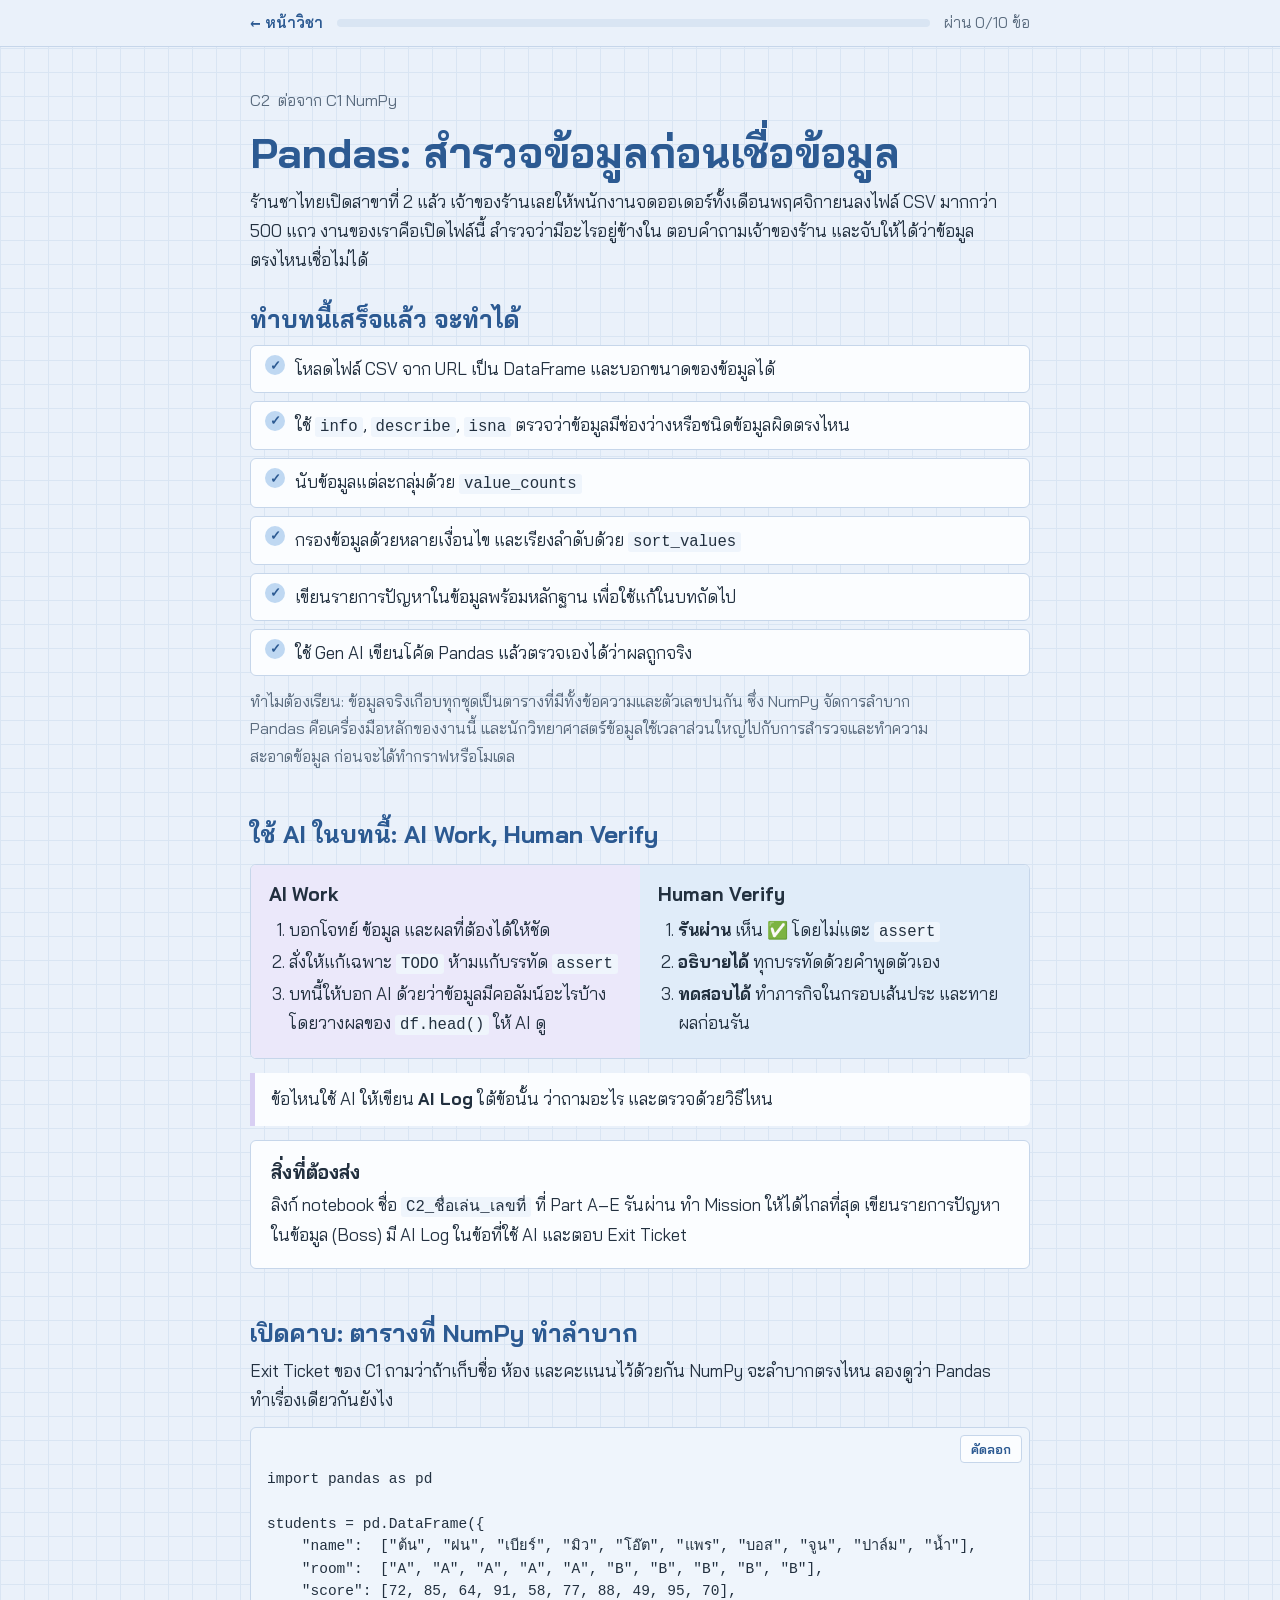
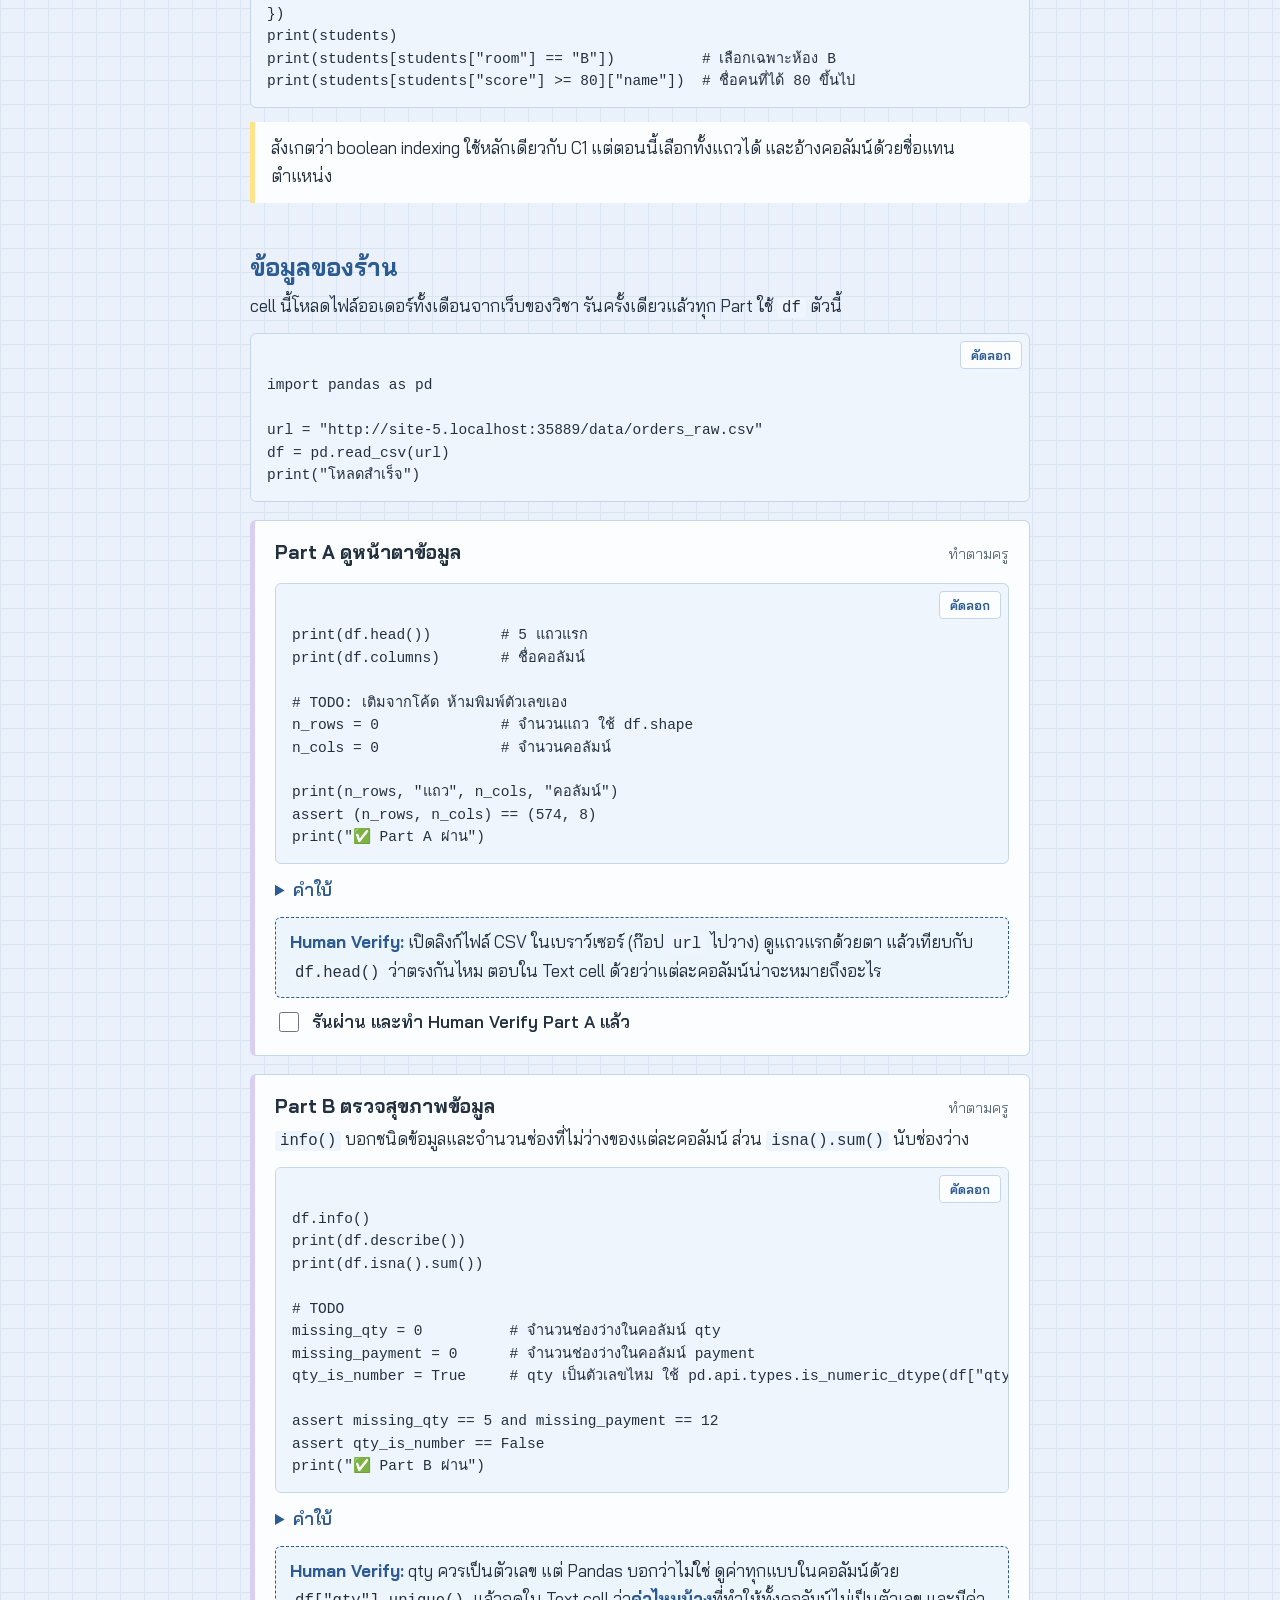
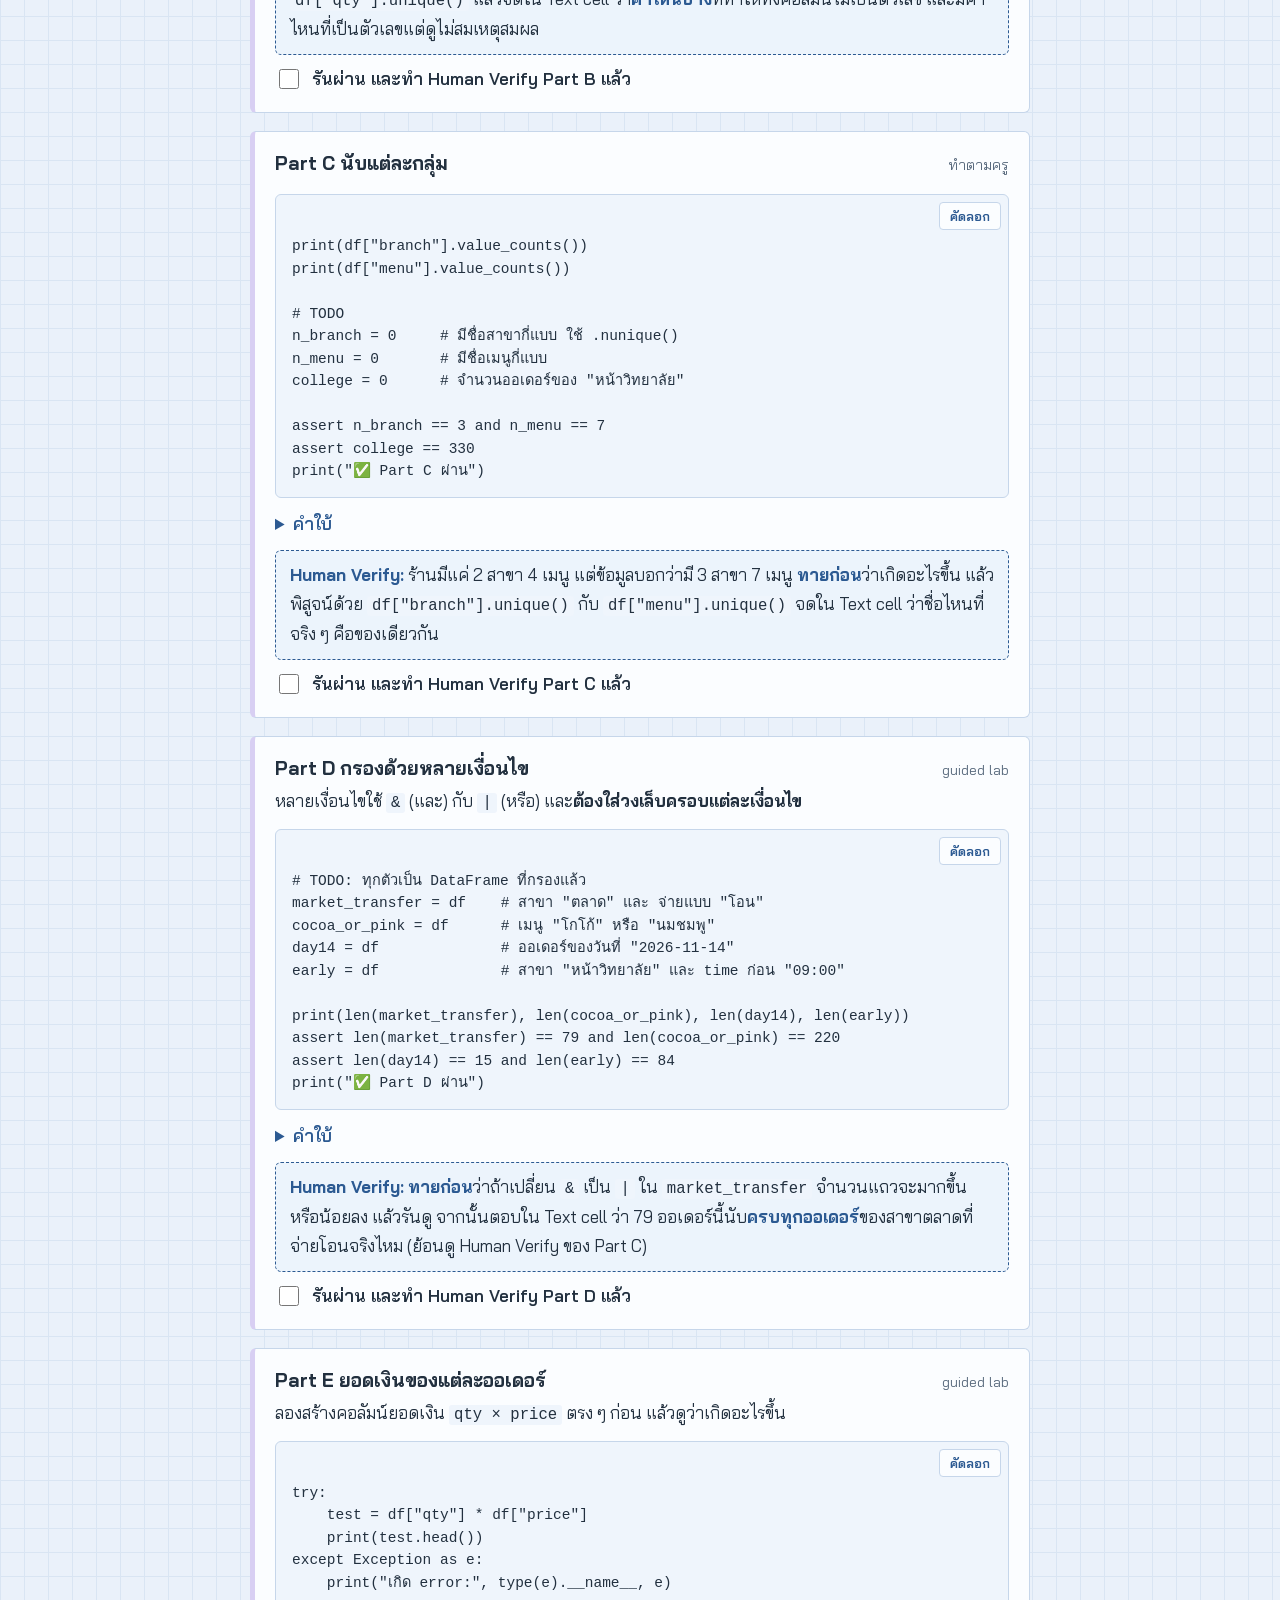
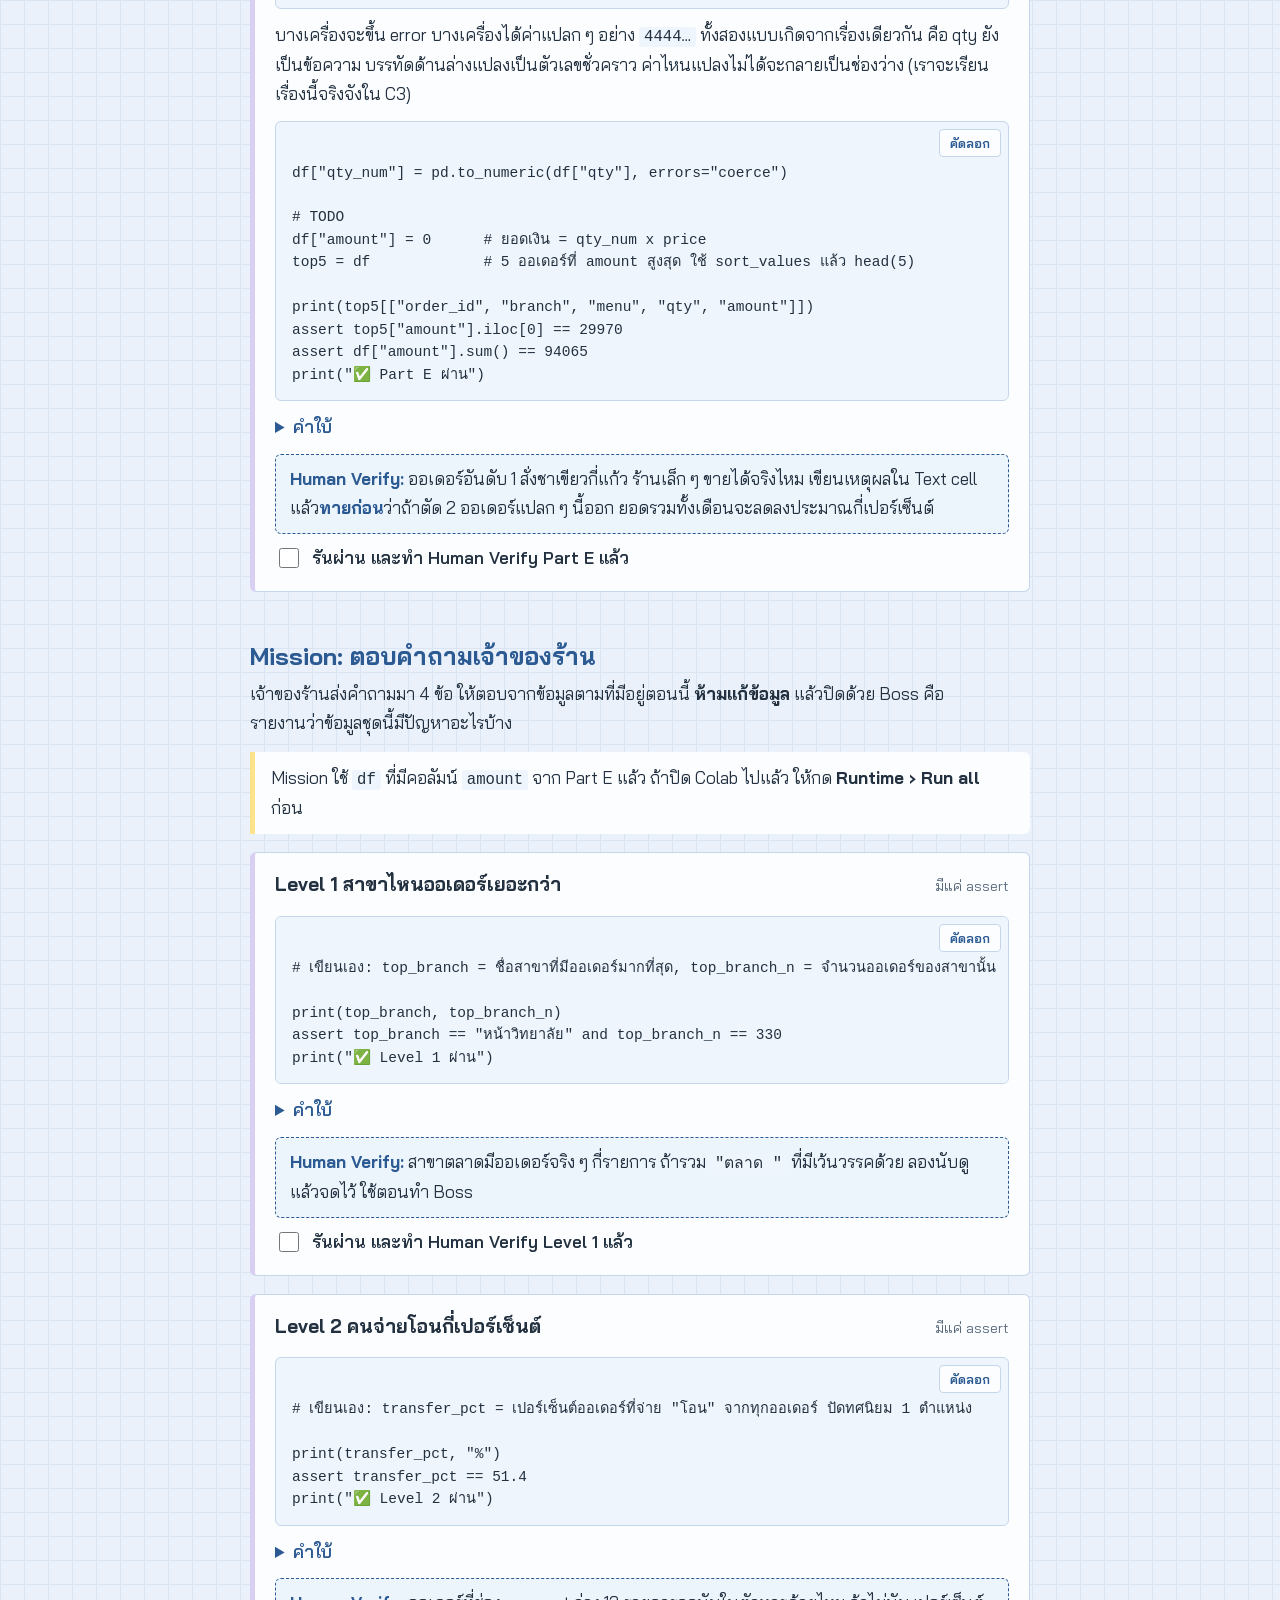
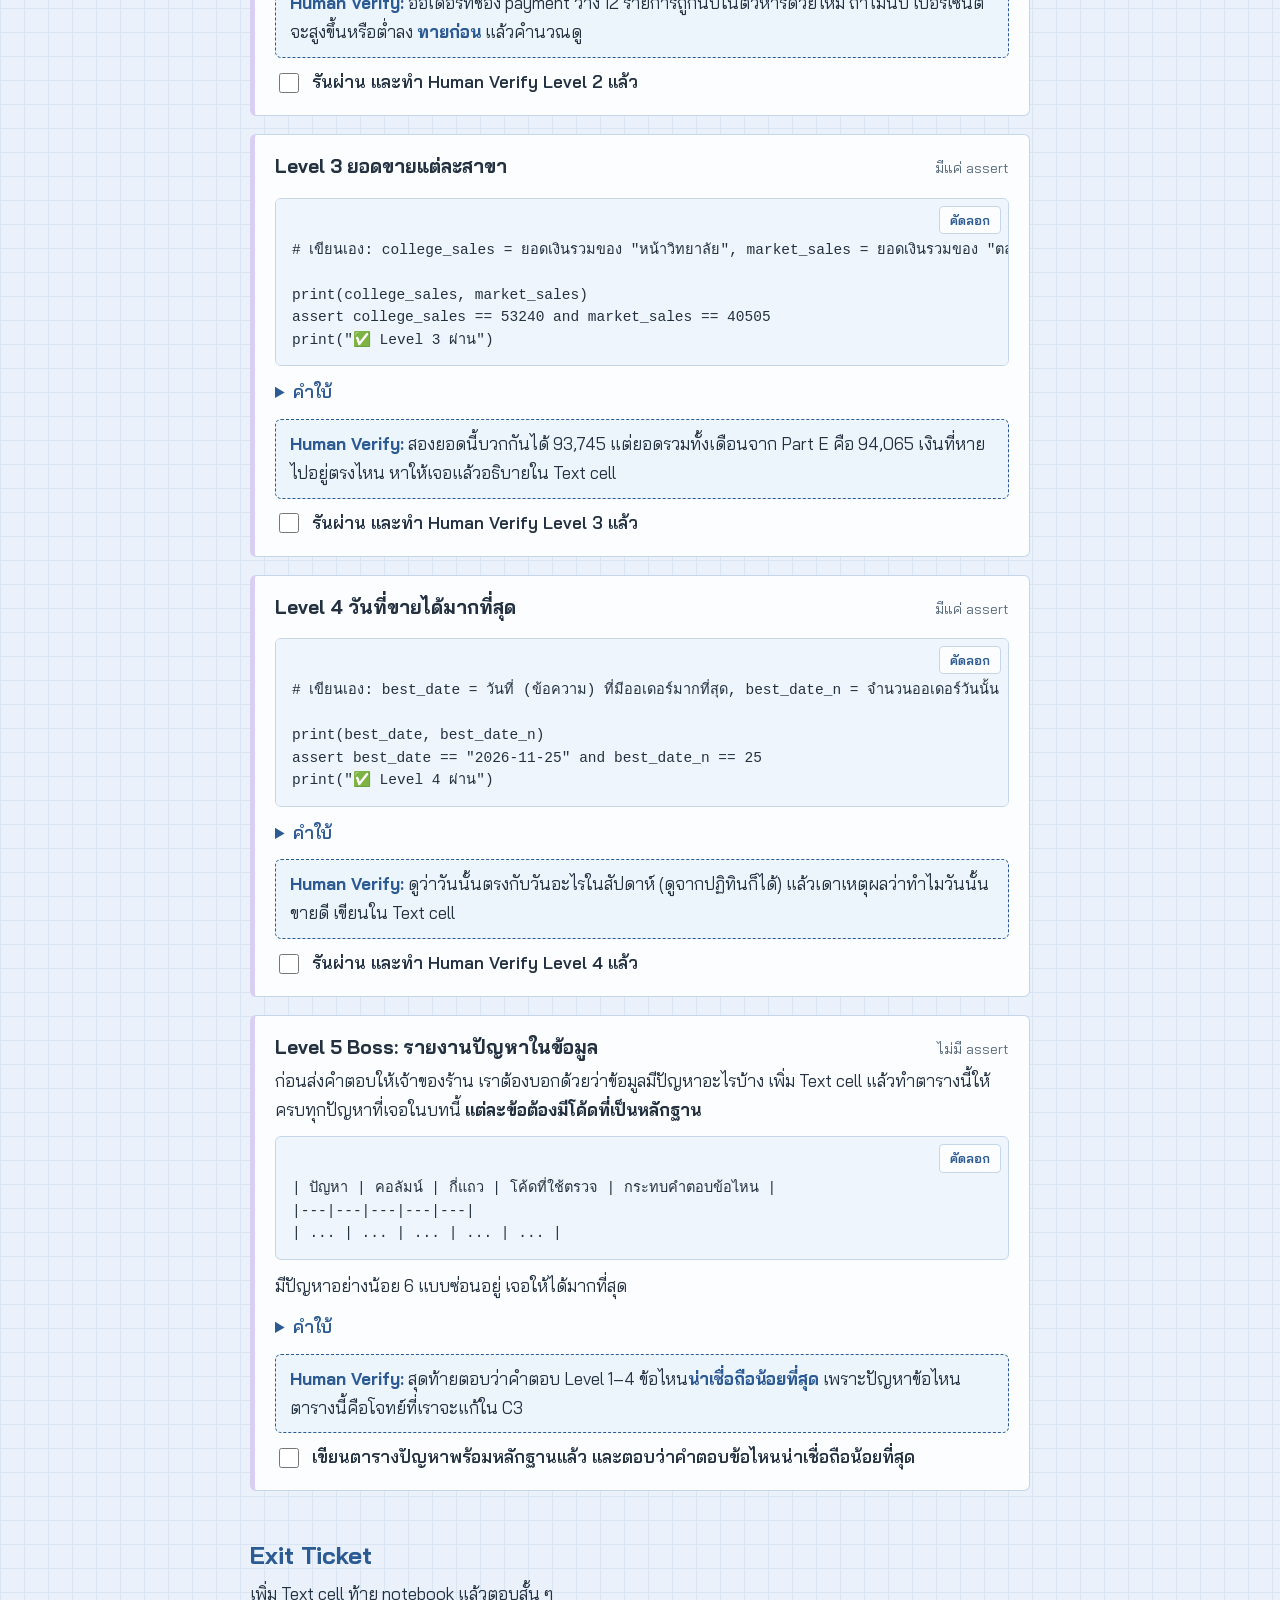
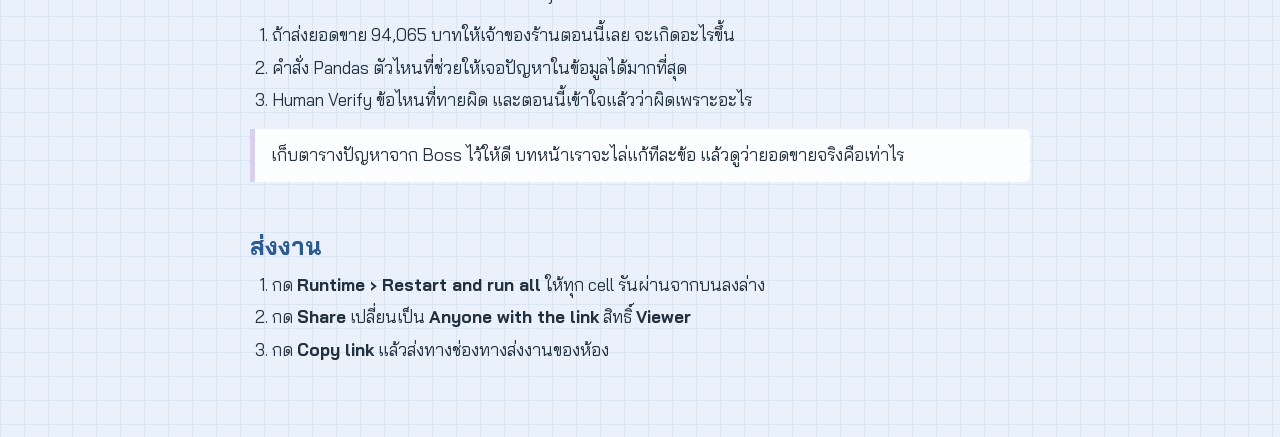
==== c2.html @ 4d9d4b5b "ADD C2-S1" ====
<!DOCTYPE html>
<html lang="th">
<head>
<meta charset="UTF-8">
<meta name="viewport" content="width=device-width, initial-scale=1, viewport-fit=cover">
<title>C2 Pandas สำรวจข้อมูล</title>
<link rel="preconnect" href="https://fonts.googleapis.com">
<link rel="preconnect" href="https://fonts.gstatic.com" crossorigin>
<link href="https://fonts.googleapis.com/css2?family=Bai+Jamjuree:wght@400;500;600;700&display=swap" rel="stylesheet">
<link rel="stylesheet" href="style.css">
</head>
<body data-key="ds-c2-passed">
<div class="bar"><div class="bar-in">
  <a href="index.html">← หน้าวิชา</a>
  <div class="meter" aria-hidden="true"><i id="meter"></i></div>
  <span class="count" id="count">ผ่าน 0/10 ข้อ</span>
</div></div>

<main>
  <header>
    <p class="sub">C2 &nbsp;ต่อจาก C1 NumPy</p>
    <h1>Pandas: สำรวจข้อมูลก่อนเชื่อข้อมูล</h1>
    <p>ร้านชาไทยเปิดสาขาที่ 2 แล้ว เจ้าของร้านเลยให้พนักงานจดออเดอร์ทั้งเดือนพฤศจิกายนลงไฟล์ CSV มากกว่า 500 แถว งานของเราคือเปิดไฟล์นี้ สำรวจว่ามีอะไรอยู่ข้างใน ตอบคำถามเจ้าของร้าน และจับให้ได้ว่าข้อมูลตรงไหนเชื่อไม่ได้</p>
  </header>

  <h2 style="margin-top:28px">ทำบทนี้เสร็จแล้ว จะทำได้</h2>
  <ul class="gains">
    <li>โหลดไฟล์ CSV จาก URL เป็น DataFrame และบอกขนาดของข้อมูลได้</li>
    <li>ใช้ <code>info</code>, <code>describe</code>, <code>isna</code> ตรวจว่าข้อมูลมีช่องว่างหรือชนิดข้อมูลผิดตรงไหน</li>
    <li>นับข้อมูลแต่ละกลุ่มด้วย <code>value_counts</code></li>
    <li>กรองข้อมูลด้วยหลายเงื่อนไข และเรียงลำดับด้วย <code>sort_values</code></li>
    <li>เขียนรายการปัญหาในข้อมูลพร้อมหลักฐาน เพื่อใช้แก้ในบทถัดไป</li>
    <li>ใช้ Gen AI เขียนโค้ด Pandas แล้วตรวจเองได้ว่าผลถูกจริง</li>
  </ul>
  <p class="sub" style="margin-top:12px">ทำไมต้องเรียน: ข้อมูลจริงเกือบทุกชุดเป็นตารางที่มีทั้งข้อความและตัวเลขปนกัน ซึ่ง NumPy จัดการลำบาก Pandas คือเครื่องมือหลักของงานนี้ และนักวิทยาศาสตร์ข้อมูลใช้เวลาส่วนใหญ่ไปกับการสำรวจและทำความสะอาดข้อมูล ก่อนจะได้ทำกราฟหรือโมเดล</p>

  <h2>ใช้ AI ในบทนี้: AI Work, Human Verify</h2>
  <div class="loop">
    <div class="ai">
      <h3>AI Work</h3>
      <ol>
        <li>บอกโจทย์ ข้อมูล และผลที่ต้องได้ให้ชัด</li>
        <li>สั่งให้แก้เฉพาะ <code>TODO</code> ห้ามแก้บรรทัด <code>assert</code></li>
        <li>บทนี้ให้บอก AI ด้วยว่าข้อมูลมีคอลัมน์อะไรบ้าง โดยวางผลของ <code>df.head()</code> ให้ AI ดู</li>
      </ol>
    </div>
    <div class="hv">
      <h3>Human Verify</h3>
      <ol>
        <li><b>รันผ่าน</b> เห็น ✅ โดยไม่แตะ <code>assert</code></li>
        <li><b>อธิบายได้</b> ทุกบรรทัดด้วยคำพูดตัวเอง</li>
        <li><b>ทดสอบได้</b> ทำภารกิจในกรอบเส้นประ และทายผลก่อนรัน</li>
      </ol>
    </div>
  </div>
  <div class="note">ข้อไหนใช้ AI ให้เขียน <b>AI Log</b> ใต้ข้อนั้น ว่าถามอะไร และตรวจด้วยวิธีไหน</div>

  <div class="box">
    <h3>สิ่งที่ต้องส่ง</h3>
    <p style="margin:0">ลิงก์ notebook ชื่อ <code>C2_ชื่อเล่น_เลขที่</code> ที่ Part A–E รันผ่าน ทำ Mission ให้ได้ไกลที่สุด เขียนรายการปัญหาในข้อมูล (Boss) มี AI Log ในข้อที่ใช้ AI และตอบ Exit Ticket</p>
  </div>

  <h2>เปิดคาบ: ตารางที่ NumPy ทำลำบาก</h2>
  <p>Exit Ticket ของ C1 ถามว่าถ้าเก็บชื่อ ห้อง และคะแนนไว้ด้วยกัน NumPy จะลำบากตรงไหน ลองดูว่า Pandas ทำเรื่องเดียวกันยังไง</p>
<div class="code"><pre><code>import pandas as pd

students = pd.DataFrame({
    "name":  ["ต้น", "ฝน", "เบียร์", "มิว", "โอ๊ต", "แพร", "บอส", "จูน", "ปาล์ม", "น้ำ"],
    "room":  ["A", "A", "A", "A", "A", "B", "B", "B", "B", "B"],
    "score": [72, 85, 64, 91, 58, 77, 88, 49, 95, 70],
})
print(students)
print(students[students["room"] == "B"])          # เลือกเฉพาะห้อง B
print(students[students["score"] &gt;= 80]["name"])  # ชื่อคนที่ได้ 80 ขึ้นไป</code></pre></div>
  <div class="note tip">สังเกตว่า boolean indexing ใช้หลักเดียวกับ C1 แต่ตอนนี้เลือกทั้งแถวได้ และอ้างคอลัมน์ด้วยชื่อแทนตำแหน่ง</div>

  <h2>ข้อมูลของร้าน</h2>
  <p>cell นี้โหลดไฟล์ออเดอร์ทั้งเดือนจากเว็บของวิชา รันครั้งเดียวแล้วทุก Part ใช้ <code>df</code> ตัวนี้</p>
<div class="code"><pre><code>import pandas as pd

url = "{{DATA}}/orders_raw.csv"
df = pd.read_csv(url)
print("โหลดสำเร็จ")</code></pre></div>
  <section class="task" data-task="a">
    <div class="task-head"><h3>Part A ดูหน้าตาข้อมูล</h3><span class="who">ทำตามครู</span></div>
<div class="code"><pre><code>print(df.head())        # 5 แถวแรก
print(df.columns)       # ชื่อคอลัมน์

# TODO: เติมจากโค้ด ห้ามพิมพ์ตัวเลขเอง
n_rows = 0              # จำนวนแถว ใช้ df.shape
n_cols = 0              # จำนวนคอลัมน์

print(n_rows, "แถว", n_cols, "คอลัมน์")
assert (n_rows, n_cols) == (574, 8)
print("✅ Part A ผ่าน")</code></pre></div>
    <details><summary>คำใบ้</summary><div><code>df.shape</code> คืนค่าเป็น (แถว, คอลัมน์) ใช้ <code>df.shape[0]</code> กับ <code>df.shape[1]</code></div></details>
    <div class="verify"><b>Human Verify:</b> เปิดลิงก์ไฟล์ CSV ในเบราว์เซอร์ (ก๊อป <code>url</code> ไปวาง) ดูแถวแรกด้วยตา แล้วเทียบกับ <code>df.head()</code> ว่าตรงกันไหม ตอบใน Text cell ด้วยว่าแต่ละคอลัมน์น่าจะหมายถึงอะไร</div>
    <label class="check"><input type="checkbox"> รันผ่าน และทำ Human Verify Part A แล้ว</label>
  </section>
  <section class="task" data-task="b">
    <div class="task-head"><h3>Part B ตรวจสุขภาพข้อมูล</h3><span class="who">ทำตามครู</span></div>
    <p><code>info()</code> บอกชนิดข้อมูลและจำนวนช่องที่ไม่ว่างของแต่ละคอลัมน์ ส่วน <code>isna().sum()</code> นับช่องว่าง</p>
<div class="code"><pre><code>df.info()
print(df.describe())
print(df.isna().sum())

# TODO
missing_qty = 0          # จำนวนช่องว่างในคอลัมน์ qty
missing_payment = 0      # จำนวนช่องว่างในคอลัมน์ payment
qty_is_number = True     # qty เป็นตัวเลขไหม ใช้ pd.api.types.is_numeric_dtype(df["qty"])

assert missing_qty == 5 and missing_payment == 12
assert qty_is_number == False
print("✅ Part B ผ่าน")</code></pre></div>
    <details><summary>คำใบ้</summary><div><code>df.isna().sum()["qty"]</code> &nbsp;ถ้า qty เป็นตัวเลข <code>describe()</code> จะสรุปให้ แต่ตอนนี้ไม่มี qty ในตารางสรุป ลองคิดว่าเพราะอะไร</div></details>
    <div class="verify"><b>Human Verify:</b> qty ควรเป็นตัวเลข แต่ Pandas บอกว่าไม่ใช่ ดูค่าทุกแบบในคอลัมน์ด้วย <code>df["qty"].unique()</code> แล้วจดใน Text cell ว่า<b>ค่าไหนบ้าง</b>ที่ทำให้ทั้งคอลัมน์ไม่เป็นตัวเลข และมีค่าไหนที่เป็นตัวเลขแต่ดูไม่สมเหตุสมผล</div>
    <label class="check"><input type="checkbox"> รันผ่าน และทำ Human Verify Part B แล้ว</label>
  </section>
  <section class="task" data-task="c">
    <div class="task-head"><h3>Part C นับแต่ละกลุ่ม</h3><span class="who">ทำตามครู</span></div>
<div class="code"><pre><code>print(df["branch"].value_counts())
print(df["menu"].value_counts())

# TODO
n_branch = 0     # มีชื่อสาขากี่แบบ ใช้ .nunique()
n_menu = 0       # มีชื่อเมนูกี่แบบ
college = 0      # จำนวนออเดอร์ของ "หน้าวิทยาลัย"

assert n_branch == 3 and n_menu == 7
assert college == 330
print("✅ Part C ผ่าน")</code></pre></div>
    <details><summary>คำใบ้</summary><div><code>df["branch"].value_counts()["หน้าวิทยาลัย"]</code></div></details>
    <div class="verify"><b>Human Verify:</b> ร้านมีแค่ 2 สาขา 4 เมนู แต่ข้อมูลบอกว่ามี 3 สาขา 7 เมนู <b>ทายก่อน</b>ว่าเกิดอะไรขึ้น แล้วพิสูจน์ด้วย <code>df["branch"].unique()</code> กับ <code>df["menu"].unique()</code> จดใน Text cell ว่าชื่อไหนที่จริง ๆ คือของเดียวกัน</div>
    <label class="check"><input type="checkbox"> รันผ่าน และทำ Human Verify Part C แล้ว</label>
  </section>
  <section class="task" data-task="d">
    <div class="task-head"><h3>Part D กรองด้วยหลายเงื่อนไข</h3><span class="who">guided lab</span></div>
    <p>หลายเงื่อนไขใช้ <code>&amp;</code> (และ) กับ <code>|</code> (หรือ) และ<b>ต้องใส่วงเล็บครอบแต่ละเงื่อนไข</b></p>
<div class="code"><pre><code># TODO: ทุกตัวเป็น DataFrame ที่กรองแล้ว
market_transfer = df    # สาขา "ตลาด" และ จ่ายแบบ "โอน"
cocoa_or_pink = df      # เมนู "โกโก้" หรือ "นมชมพู"
day14 = df              # ออเดอร์ของวันที่ "2026-11-14"
early = df              # สาขา "หน้าวิทยาลัย" และ time ก่อน "09:00"

print(len(market_transfer), len(cocoa_or_pink), len(day14), len(early))
assert len(market_transfer) == 79 and len(cocoa_or_pink) == 220
assert len(day14) == 15 and len(early) == 84
print("✅ Part D ผ่าน")</code></pre></div>
    <details><summary>คำใบ้</summary><div><code>df[(df["branch"] == "ตลาด") &amp; (df["payment"] == "โอน")]</code> &nbsp;เวลาเก็บเป็นข้อความแบบ "08:15" เทียบ <code>&lt; "09:00"</code> ได้เลยเพราะมีเลข 0 นำหน้าครบ</div></details>
    <div class="verify"><b>Human Verify:</b> <b>ทายก่อน</b>ว่าถ้าเปลี่ยน <code>&amp;</code> เป็น <code>|</code> ใน <code>market_transfer</code> จำนวนแถวจะมากขึ้นหรือน้อยลง แล้วรันดู จากนั้นตอบใน Text cell ว่า 79 ออเดอร์นี้นับ<b>ครบทุกออเดอร์</b>ของสาขาตลาดที่จ่ายโอนจริงไหม (ย้อนดู Human Verify ของ Part C)</div>
    <label class="check"><input type="checkbox"> รันผ่าน และทำ Human Verify Part D แล้ว</label>
  </section>
  <section class="task" data-task="e">
    <div class="task-head"><h3>Part E ยอดเงินของแต่ละออเดอร์</h3><span class="who">guided lab</span></div>
    <p>ลองสร้างคอลัมน์ยอดเงิน <code>qty × price</code> ตรง ๆ ก่อน แล้วดูว่าเกิดอะไรขึ้น</p>
<div class="code"><pre><code>try:
    test = df["qty"] * df["price"]
    print(test.head())
except Exception as e:
    print("เกิด error:", type(e).__name__, e)</code></pre></div>
    <p>บางเครื่องจะขึ้น error บางเครื่องได้ค่าแปลก ๆ อย่าง <code>4444…</code> ทั้งสองแบบเกิดจากเรื่องเดียวกัน คือ qty ยังเป็นข้อความ บรรทัดด้านล่างแปลงเป็นตัวเลขชั่วคราว ค่าไหนแปลงไม่ได้จะกลายเป็นช่องว่าง (เราจะเรียนเรื่องนี้จริงจังใน C3)</p>
<div class="code"><pre><code>df["qty_num"] = pd.to_numeric(df["qty"], errors="coerce")

# TODO
df["amount"] = 0      # ยอดเงิน = qty_num x price
top5 = df             # 5 ออเดอร์ที่ amount สูงสุด ใช้ sort_values แล้ว head(5)

print(top5[["order_id", "branch", "menu", "qty", "amount"]])
assert top5["amount"].iloc[0] == 29970
assert df["amount"].sum() == 94065
print("✅ Part E ผ่าน")</code></pre></div>
    <details><summary>คำใบ้</summary><div><code>df.sort_values("amount", ascending=False).head(5)</code></div></details>
    <div class="verify"><b>Human Verify:</b> ออเดอร์อันดับ 1 สั่งชาเขียวกี่แก้ว ร้านเล็ก ๆ ขายได้จริงไหม เขียนเหตุผลใน Text cell แล้ว<b>ทายก่อน</b>ว่าถ้าตัด 2 ออเดอร์แปลก ๆ นี้ออก ยอดรวมทั้งเดือนจะลดลงประมาณกี่เปอร์เซ็นต์</div>
    <label class="check"><input type="checkbox"> รันผ่าน และทำ Human Verify Part E แล้ว</label>
  </section>

  <h2>Mission: ตอบคำถามเจ้าของร้าน</h2>
  <p>เจ้าของร้านส่งคำถามมา 4 ข้อ ให้ตอบจากข้อมูลตามที่มีอยู่ตอนนี้ <b>ห้ามแก้ข้อมูล</b> แล้วปิดด้วย Boss คือรายงานว่าข้อมูลชุดนี้มีปัญหาอะไรบ้าง</p>
  <div class="note tip">Mission ใช้ <code>df</code> ที่มีคอลัมน์ <code>amount</code> จาก Part E แล้ว ถ้าปิด Colab ไปแล้ว ให้กด <b>Runtime › Run all</b> ก่อน</div>
  <section class="task" data-task="m1">
    <div class="task-head"><h3>Level 1 สาขาไหนออเดอร์เยอะกว่า</h3><span class="who">มีแค่ assert</span></div>
<div class="code"><pre><code># เขียนเอง: top_branch = ชื่อสาขาที่มีออเดอร์มากที่สุด, top_branch_n = จำนวนออเดอร์ของสาขานั้น

print(top_branch, top_branch_n)
assert top_branch == "หน้าวิทยาลัย" and top_branch_n == 330
print("✅ Level 1 ผ่าน")</code></pre></div>
    <details><summary>คำใบ้</summary><div><code>value_counts()</code> เรียงจากมากไปน้อยให้อยู่แล้ว ลอง <code>.idxmax()</code> กับ <code>.max()</code></div></details>
    <div class="verify"><b>Human Verify:</b> สาขาตลาดมีออเดอร์จริง ๆ กี่รายการ ถ้ารวม <code>"ตลาด "</code> ที่มีเว้นวรรคด้วย ลองนับดูแล้วจดไว้ ใช้ตอนทำ Boss</div>
    <label class="check"><input type="checkbox"> รันผ่าน และทำ Human Verify Level 1 แล้ว</label>
  </section>
  <section class="task" data-task="m2">
    <div class="task-head"><h3>Level 2 คนจ่ายโอนกี่เปอร์เซ็นต์</h3><span class="who">มีแค่ assert</span></div>
<div class="code"><pre><code># เขียนเอง: transfer_pct = เปอร์เซ็นต์ออเดอร์ที่จ่าย "โอน" จากทุกออเดอร์ ปัดทศนิยม 1 ตำแหน่ง

print(transfer_pct, "%")
assert transfer_pct == 51.4
print("✅ Level 2 ผ่าน")</code></pre></div>
    <details><summary>คำใบ้</summary><div><code>(df["payment"] == "โอน").mean()</code> ให้สัดส่วน 0–1 แล้วคูณ 100 ใช้ <code>round(..., 1)</code></div></details>
    <div class="verify"><b>Human Verify:</b> ออเดอร์ที่ช่อง payment ว่าง 12 รายการถูกนับในตัวหารด้วยไหม ถ้าไม่นับ เปอร์เซ็นต์จะสูงขึ้นหรือต่ำลง <b>ทายก่อน</b> แล้วคำนวณดู</div>
    <label class="check"><input type="checkbox"> รันผ่าน และทำ Human Verify Level 2 แล้ว</label>
  </section>
  <section class="task" data-task="m3">
    <div class="task-head"><h3>Level 3 ยอดขายแต่ละสาขา</h3><span class="who">มีแค่ assert</span></div>
<div class="code"><pre><code># เขียนเอง: college_sales = ยอดเงินรวมของ "หน้าวิทยาลัย", market_sales = ยอดเงินรวมของ "ตลาด"

print(college_sales, market_sales)
assert college_sales == 53240 and market_sales == 40505
print("✅ Level 3 ผ่าน")</code></pre></div>
    <details><summary>คำใบ้</summary><div>กรองแถวของสาขานั้นก่อน แล้วเลือกคอลัมน์ amount แล้ว <code>.sum()</code></div></details>
    <div class="verify"><b>Human Verify:</b> สองยอดนี้บวกกันได้ 93,745 แต่ยอดรวมทั้งเดือนจาก Part E คือ 94,065 เงินที่หายไปอยู่ตรงไหน หาให้เจอแล้วอธิบายใน Text cell</div>
    <label class="check"><input type="checkbox"> รันผ่าน และทำ Human Verify Level 3 แล้ว</label>
  </section>
  <section class="task" data-task="m4">
    <div class="task-head"><h3>Level 4 วันที่ขายได้มากที่สุด</h3><span class="who">มีแค่ assert</span></div>
<div class="code"><pre><code># เขียนเอง: best_date = วันที่ (ข้อความ) ที่มีออเดอร์มากที่สุด, best_date_n = จำนวนออเดอร์วันนั้น

print(best_date, best_date_n)
assert best_date == "2026-11-25" and best_date_n == 25
print("✅ Level 4 ผ่าน")</code></pre></div>
    <details><summary>คำใบ้</summary><div>ใช้ <code>value_counts</code> กับคอลัมน์ date</div></details>
    <div class="verify"><b>Human Verify:</b> ดูว่าวันนั้นตรงกับวันอะไรในสัปดาห์ (ดูจากปฏิทินก็ได้) แล้วเดาเหตุผลว่าทำไมวันนั้นขายดี เขียนใน Text cell</div>
    <label class="check"><input type="checkbox"> รันผ่าน และทำ Human Verify Level 4 แล้ว</label>
  </section>
  <section class="task" data-task="m5">
    <div class="task-head"><h3>Level 5 Boss: รายงานปัญหาในข้อมูล</h3><span class="who">ไม่มี assert</span></div>
    <p>ก่อนส่งคำตอบให้เจ้าของร้าน เราต้องบอกด้วยว่าข้อมูลมีปัญหาอะไรบ้าง เพิ่ม Text cell แล้วทำตารางนี้ให้ครบทุกปัญหาที่เจอในบทนี้ <b>แต่ละข้อต้องมีโค้ดที่เป็นหลักฐาน</b></p>
<div class="code"><pre><code>| ปัญหา | คอลัมน์ | กี่แถว | โค้ดที่ใช้ตรวจ | กระทบคำตอบข้อไหน |
|---|---|---|---|---|
| ... | ... | ... | ... | ... |</code></pre></div>
    <p>มีปัญหาอย่างน้อย 6 แบบซ่อนอยู่ เจอให้ได้มากที่สุด</p>
    <details><summary>คำใบ้</summary><div>ย้อนดู Human Verify ทุกข้อ ลองตรวจ <code>df.duplicated().sum()</code> ด้วย</div></details>
    <div class="verify"><b>Human Verify:</b> สุดท้ายตอบว่าคำตอบ Level 1–4 ข้อไหน<b>น่าเชื่อถือน้อยที่สุด</b> เพราะปัญหาข้อไหน ตารางนี้คือโจทย์ที่เราจะแก้ใน C3</div>
    <label class="check"><input type="checkbox"> เขียนตารางปัญหาพร้อมหลักฐานแล้ว และตอบว่าคำตอบข้อไหนน่าเชื่อถือน้อยที่สุด</label>
  </section>

  <h2>Exit Ticket</h2>
  <p>เพิ่ม Text cell ท้าย notebook แล้วตอบสั้น ๆ</p>
  <ol class="steps">
    <li>ถ้าส่งยอดขาย 94,065 บาทให้เจ้าของร้านตอนนี้เลย จะเกิดอะไรขึ้น</li>
    <li>คำสั่ง Pandas ตัวไหนที่ช่วยให้เจอปัญหาในข้อมูลได้มากที่สุด</li>
    <li>Human Verify ข้อไหนที่ทายผิด และตอนนี้เข้าใจแล้วว่าผิดเพราะอะไร</li>
  </ol>
  <div class="note">เก็บตารางปัญหาจาก Boss ไว้ให้ดี บทหน้าเราจะไล่แก้ทีละข้อ แล้วดูว่ายอดขายจริงคือเท่าไร</div>

  <h2>ส่งงาน</h2>
  <ol class="steps">
    <li>กด <b>Runtime › Restart and run all</b> ให้ทุก cell รันผ่านจากบนลงล่าง</li>
    <li>กด <b>Share</b> เปลี่ยนเป็น <b>Anyone with the link</b> สิทธิ์ <b>Viewer</b></li>
    <li>กด <b>Copy link</b> แล้วส่งทางช่องทางส่งงานของห้อง</li>
  </ol>
</main>

<script src="lesson.js"></script>
</body>
</html>
---- style.css ----
:root{
  --paper:#EAF1FA; --grid:#D9E5F3; --sheet:#FBFDFF; --ink:#2C5A92; --text:#22303F;
  --muted:#5A6B7E; --line:#C6D6EA; --core:#BFD8F2; --sprint:#D8CFF3; --mark:#FFE38A;
  --code:#EFF5FC; --ok:#2E7D5B; --warn:#9A5B12;
  color-scheme:light;
}
@media (prefers-color-scheme: dark){
  :root:not([data-theme="light"]){
    --paper:#16202C; --grid:#1D2937; --sheet:#1C2836; --ink:#9CC3F0; --text:#E2EAF3;
    --muted:#9DADC0; --line:#2F4156; --core:#2C4A6E; --sprint:#3F3766; --mark:#C9AE3E;
    --code:#141D28; --ok:#6CC79A; --warn:#E3A55A; color-scheme:dark;
  }
}
:root[data-theme="dark"]{
  --paper:#16202C; --grid:#1D2937; --sheet:#1C2836; --ink:#9CC3F0; --text:#E2EAF3;
  --muted:#9DADC0; --line:#2F4156; --core:#2C4A6E; --sprint:#3F3766; --mark:#C9AE3E;
  --code:#141D28; --ok:#6CC79A; --warn:#E3A55A; color-scheme:dark;
}
:root{box-sizing:border-box;padding-top:env(safe-area-inset-top,0px);padding-bottom:env(safe-area-inset-bottom,0px)}
*,*::before,*::after{box-sizing:inherit}
html{scroll-padding-top:calc(env(safe-area-inset-top,0px) + 64px)}
body{
  margin:0; background-color:var(--paper); color:var(--text);
  background-image:linear-gradient(var(--grid) 1px,transparent 1px),linear-gradient(90deg,var(--grid) 1px,transparent 1px);
  background-size:24px 24px;
  font-family:"Bai Jamjuree","Sarabun","Noto Sans Thai",Tahoma,sans-serif;
  font-size:17px; line-height:1.7;
}
main{max-width:820px; margin:0 auto; padding:40px 20px 80px}
h1{font-size:clamp(28px,5.5vw,42px); line-height:1.3; margin:0 0 8px; color:var(--ink); font-weight:700}
h2{font-size:24px; margin:48px 0 8px; color:var(--ink); line-height:1.35}
h3{font-size:19px; margin:0 0 6px; line-height:1.4}
p{margin:0 0 12px; max-width:68ch}
a{color:var(--ink)}
.sub{color:var(--muted); font-size:16px}
:focus-visible{outline:3px solid var(--mark); outline-offset:2px}
code{font-family:ui-monospace,"SFMono-Regular",Menlo,Consolas,monospace; font-size:.92em; background:var(--code); padding:1px 5px; border-radius:3px}
.box{background:var(--sheet); border:1px solid var(--line); border-radius:6px; padding:18px 20px; margin:14px 0}
.note{border-left:5px solid var(--sprint); background:var(--sheet); padding:12px 16px; border-radius:0 6px 6px 0; margin:14px 0}
.note.tip{border-left-color:var(--mark)}
ol.steps{padding-left:22px; margin:8px 0}
ol.steps li{margin:4px 0}
.tag{display:inline-block; font-size:13px; font-weight:600; padding:0 8px; border-radius:3px; vertical-align:2px; white-space:nowrap}
.tag.done{background:var(--core); color:var(--text)}
.tag.open{background:var(--mark); color:#2A2D29}
.tag.soon{border:1px dashed var(--line); color:var(--muted)}
a.btn{font-weight:600; text-decoration:none; color:var(--sheet); background:var(--ink); padding:6px 14px; border-radius:5px; white-space:nowrap; display:inline-block}
a.btn:hover{filter:brightness(1.1)}
@media (prefers-reduced-motion: reduce){*{transition:none!important; animation:none!important}}

/* ---- lesson pages ---- */
.bar{position:sticky; top:env(safe-area-inset-top,0px); z-index:5; background:var(--paper); border-bottom:1px solid var(--line)}
body::before{content:""; position:fixed; inset:0 0 auto; height:env(safe-area-inset-top,0px); z-index:10; background:var(--paper)}
.bar-in{max-width:820px; margin:0 auto; padding:10px 20px; display:flex; align-items:center; gap:14px; font-size:15px}
.bar a{text-decoration:none; font-weight:600}
.meter{flex:1; height:8px; background:var(--grid); border-radius:4px; overflow:hidden}
.meter i{display:block; height:100%; width:0; background:var(--ink); transition:width .25s}
.count{color:var(--muted); white-space:nowrap}
.task{background:var(--sheet); border:1px solid var(--line); border-left:5px solid var(--sprint); border-radius:6px; padding:18px 20px; margin:18px 0}
.task.passed{border-left-color:var(--ok)}
.task-head{display:flex; justify-content:space-between; align-items:baseline; gap:12px; flex-wrap:wrap}
.who{font-size:14px; color:var(--muted)}
.code{position:relative; margin:12px 0}
.code pre{margin:0; background:var(--code); border:1px solid var(--line); border-radius:6px; padding:40px 16px 14px; overflow-x:auto; font-size:14.5px; line-height:1.55}
.code pre code{background:none; padding:0; font-size:inherit}
.copy{position:absolute; top:8px; right:8px; font:inherit; font-size:13px; font-weight:600; border:1px solid var(--line); background:var(--sheet); color:var(--ink); border-radius:4px; padding:2px 10px; cursor:pointer}
.copy.ok{color:var(--ok)}
details{margin:10px 0 4px}
summary{cursor:pointer; font-weight:600; color:var(--ink)}
details > div{padding:8px 0 0 4px}
label.check{display:flex; gap:10px; align-items:center; margin-top:10px; font-weight:600; cursor:pointer}
label.check input{width:20px; height:20px; accent-color:var(--ok)}
.c{color:var(--muted)}
.gains{list-style:none; padding:0; margin:10px 0 0; display:grid; gap:8px}
.gains li{background:var(--sheet); border:1px solid var(--line); border-radius:6px; padding:10px 14px 10px 44px; position:relative; line-height:1.5}
.gains li::before{content:"✓"; position:absolute; left:14px; top:9px; width:20px; height:20px; border-radius:50%; background:var(--core); color:var(--ink); font-weight:700; font-size:13px; display:flex; align-items:center; justify-content:center}
.loop{display:grid; grid-template-columns:1fr 1fr; border:1px solid var(--line); border-radius:6px; overflow:hidden; margin:14px 0; background:var(--sheet)}
.loop > div{padding:16px 18px}
.loop .ai{background:color-mix(in srgb, var(--sprint) 45%, var(--sheet))}
.loop .hv{background:color-mix(in srgb, var(--core) 45%, var(--sheet))}
.loop h3{margin-bottom:8px}
.loop ol{margin:0; padding-left:20px}
.loop li{margin:3px 0}
.rules{display:grid; grid-template-columns:1fr 1fr; gap:12px; margin:14px 0}
.rules > div{background:var(--sheet); border:1px solid var(--line); border-radius:6px; padding:14px 16px}
.rules ul{margin:6px 0 0; padding-left:20px}
.rules .no{border-top:4px solid var(--warn)} .rules .yes{border-top:4px solid var(--ok)}
.verify{margin:12px 0 4px; padding:10px 14px; border:1px dashed var(--ink); border-radius:6px; background:color-mix(in srgb, var(--core) 25%, var(--sheet))}
.verify b{color:var(--ink)}
@media (max-width:600px){ .loop, .rules{grid-template-columns:1fr} }
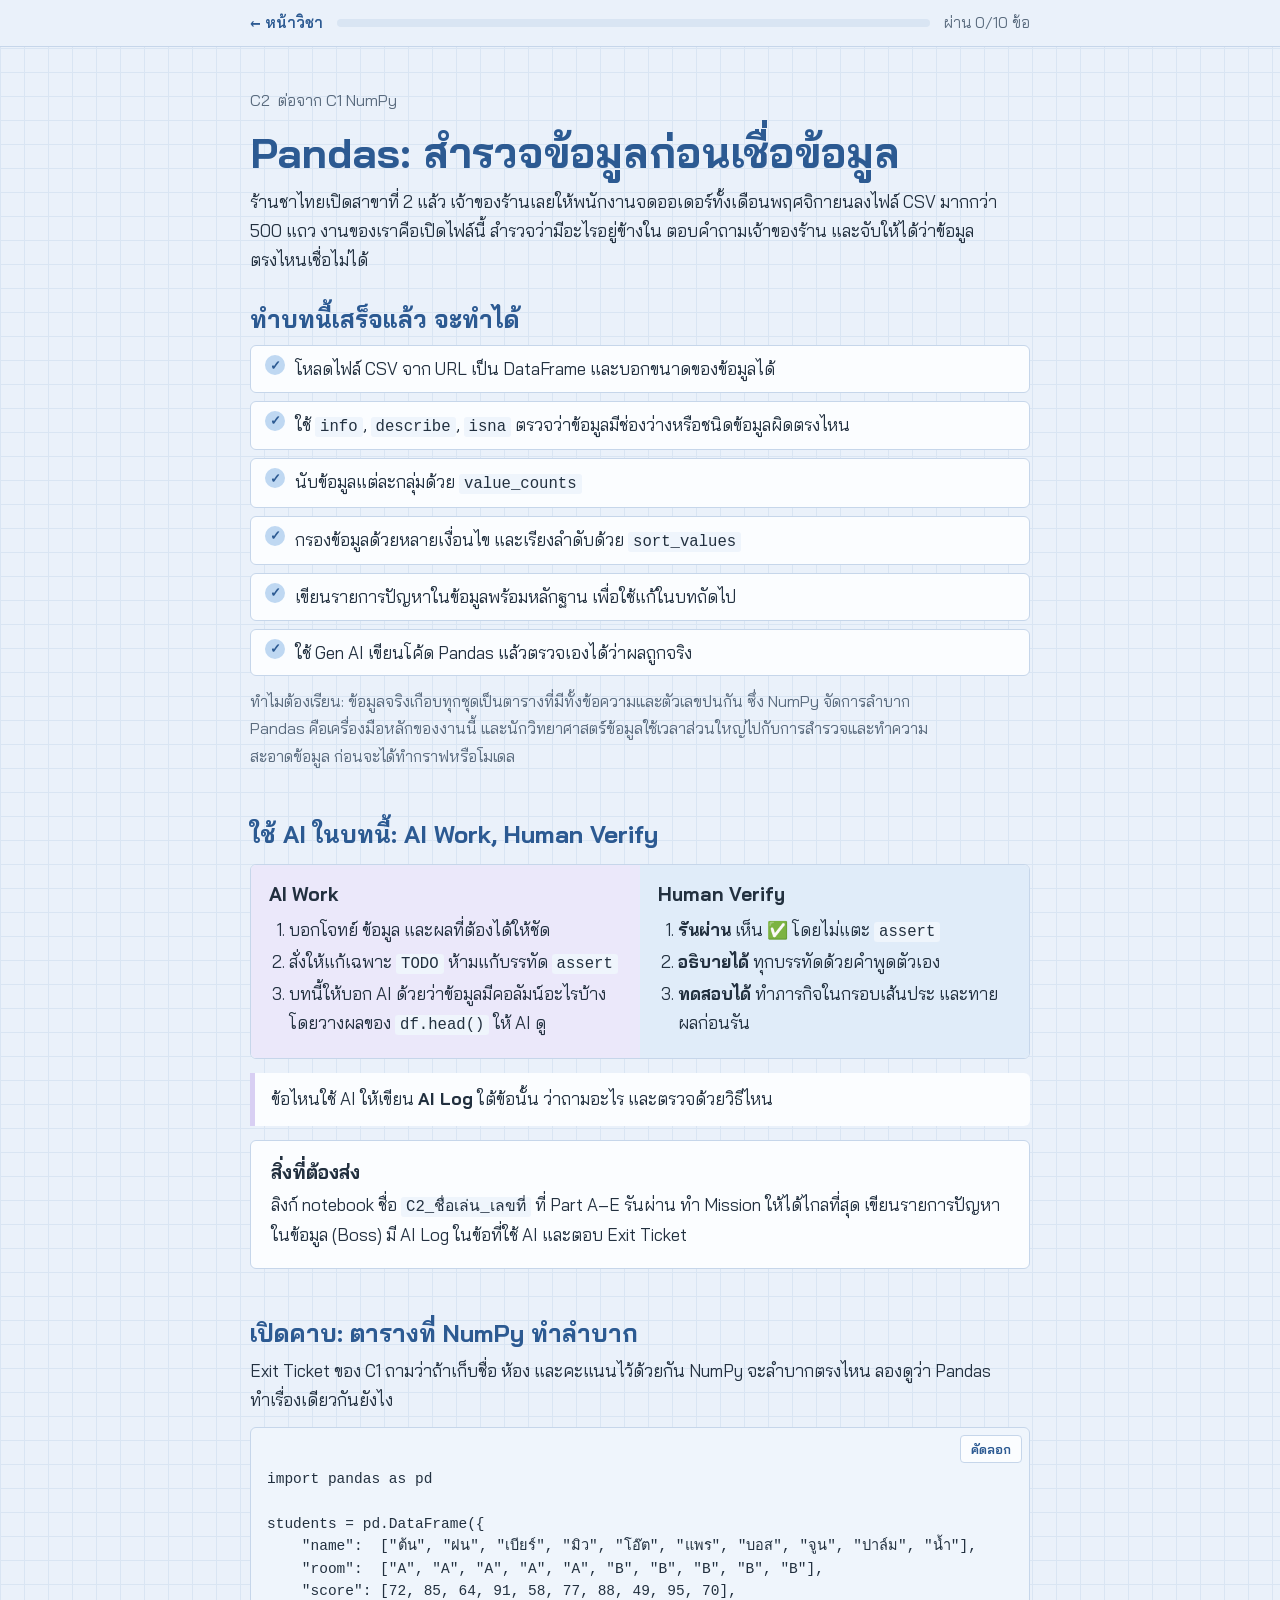
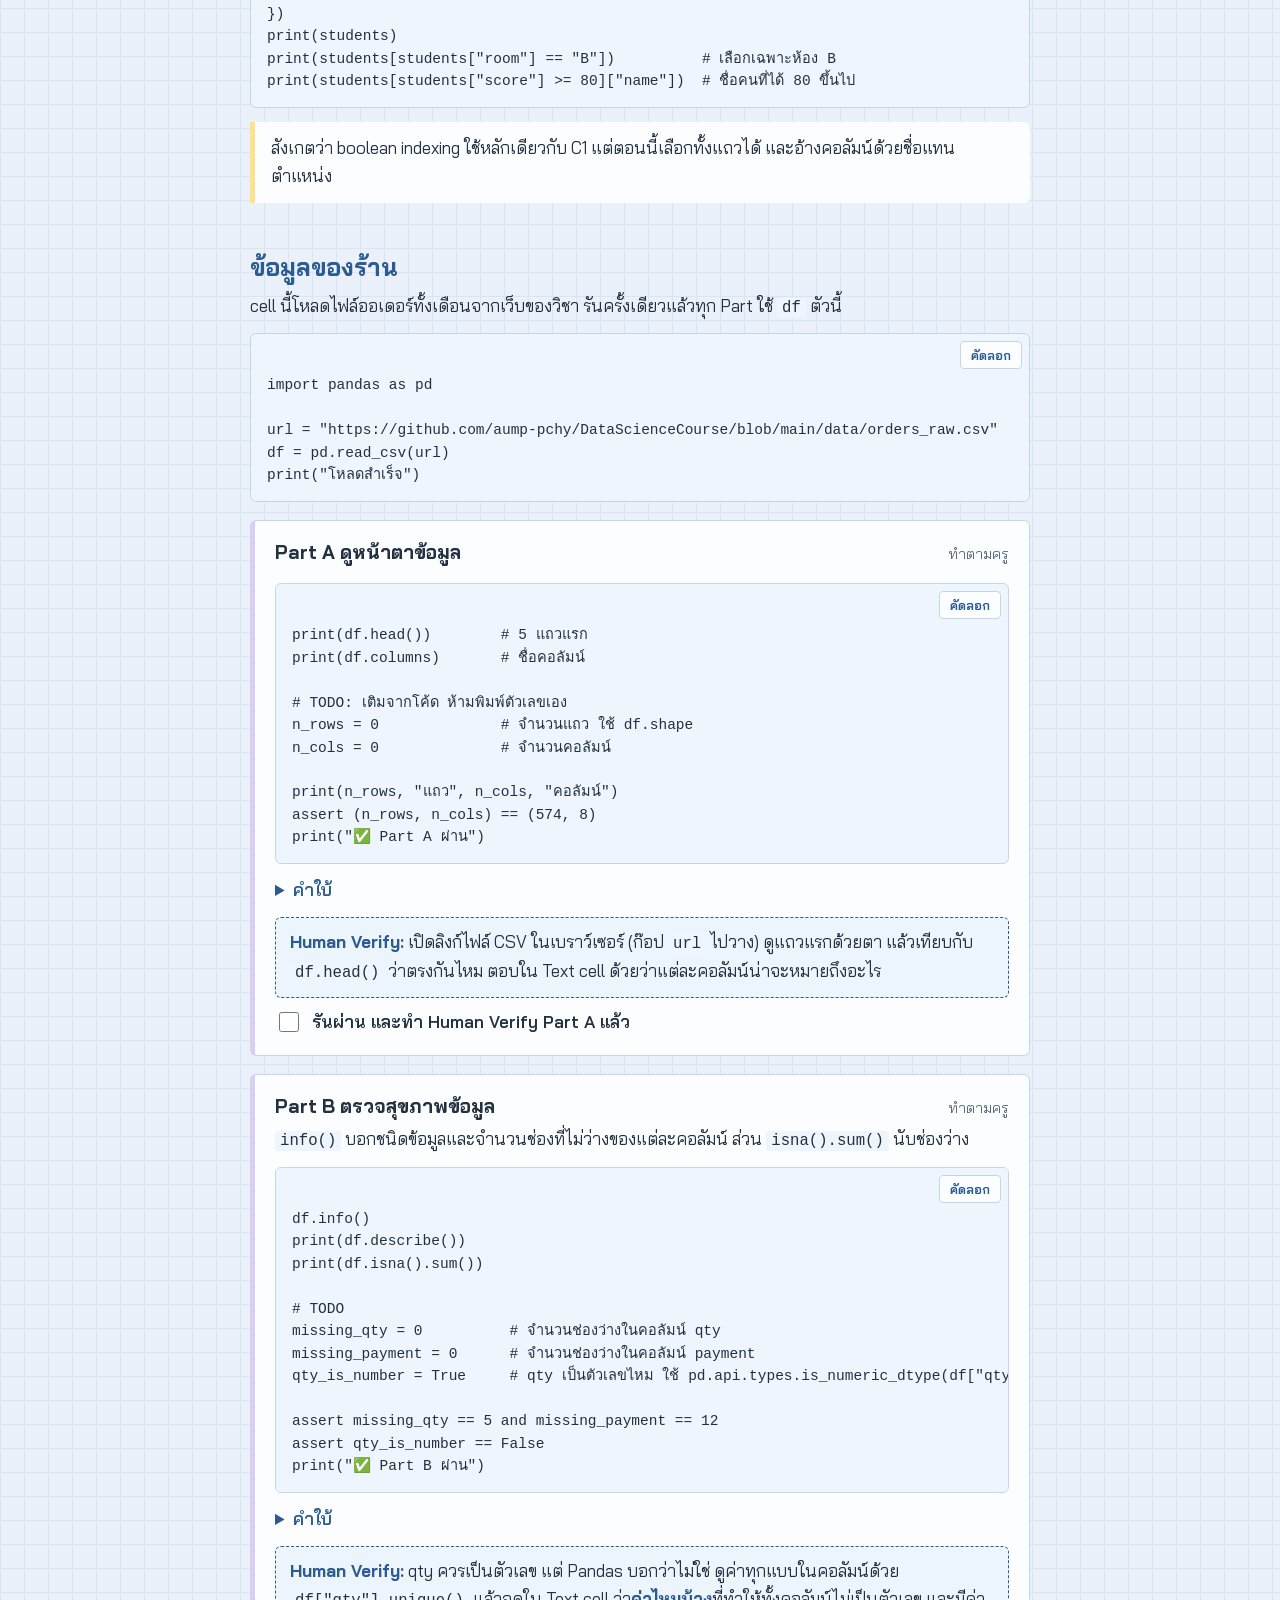
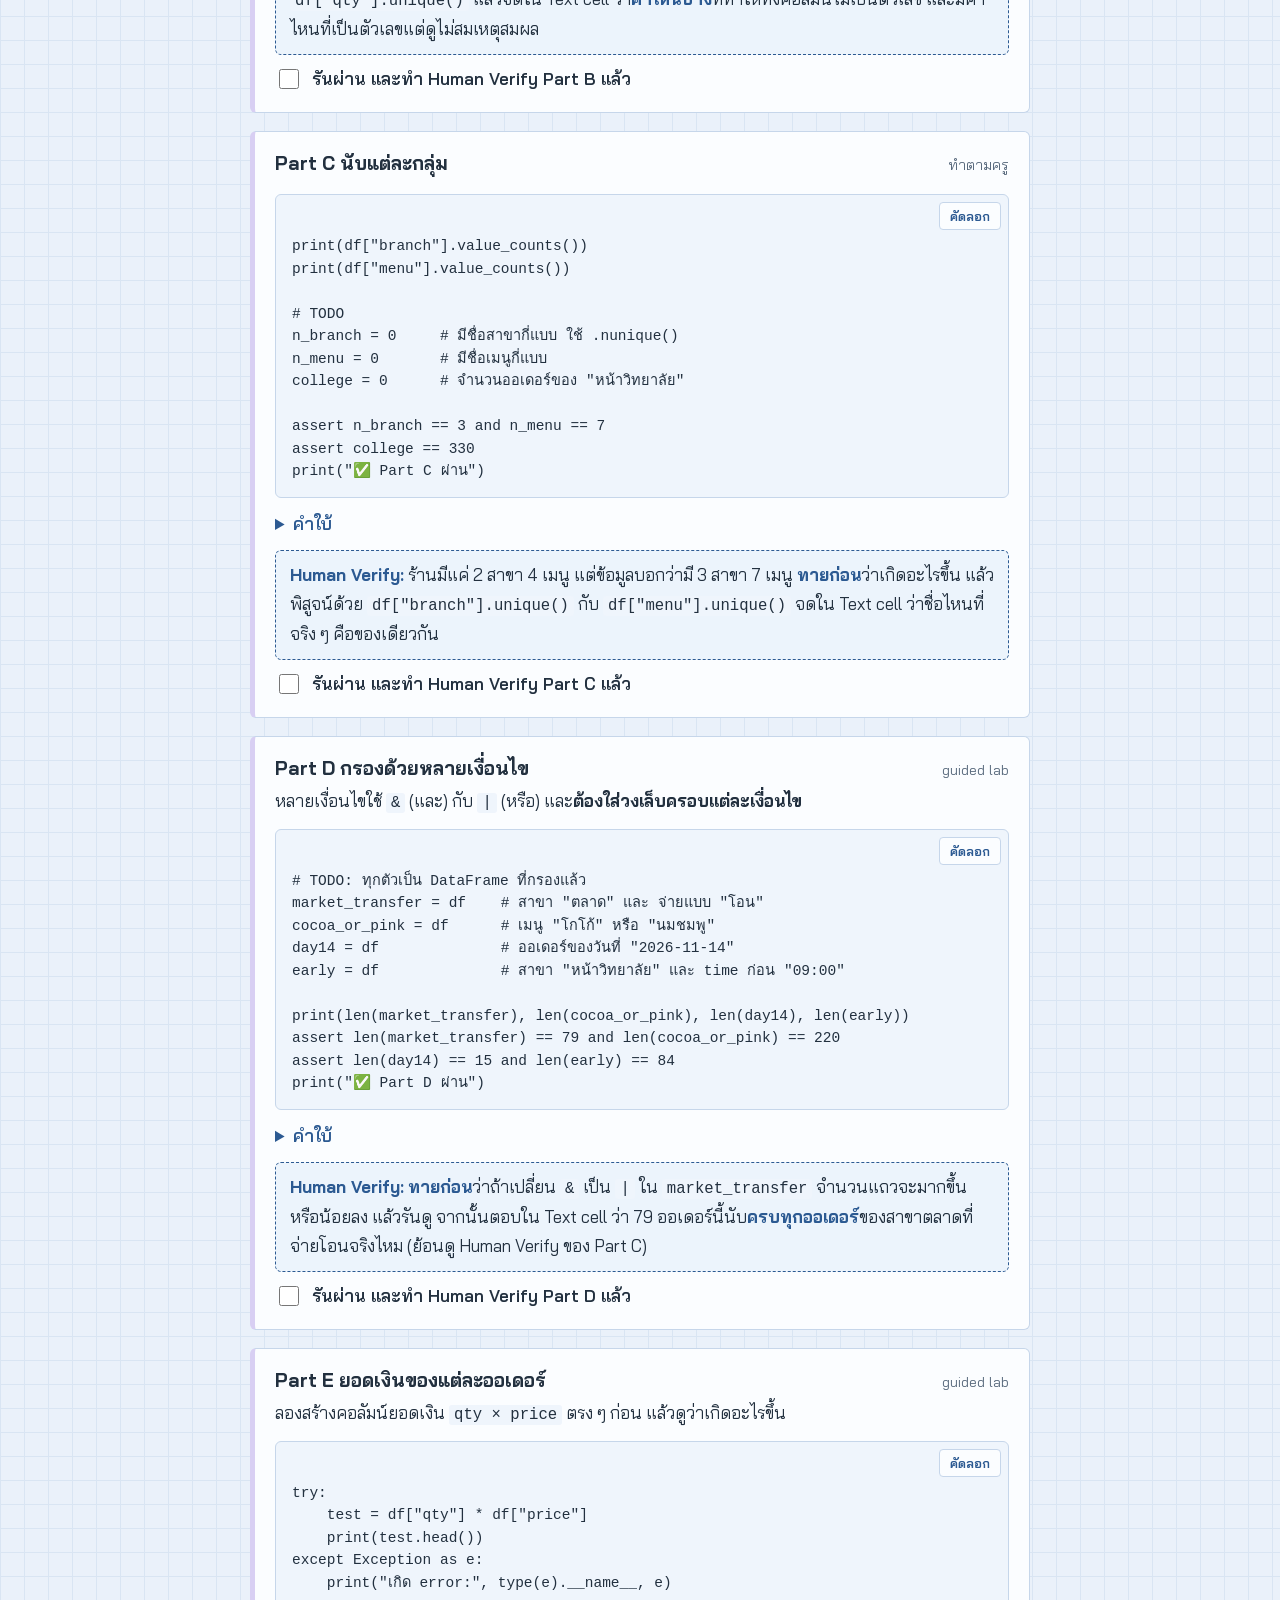
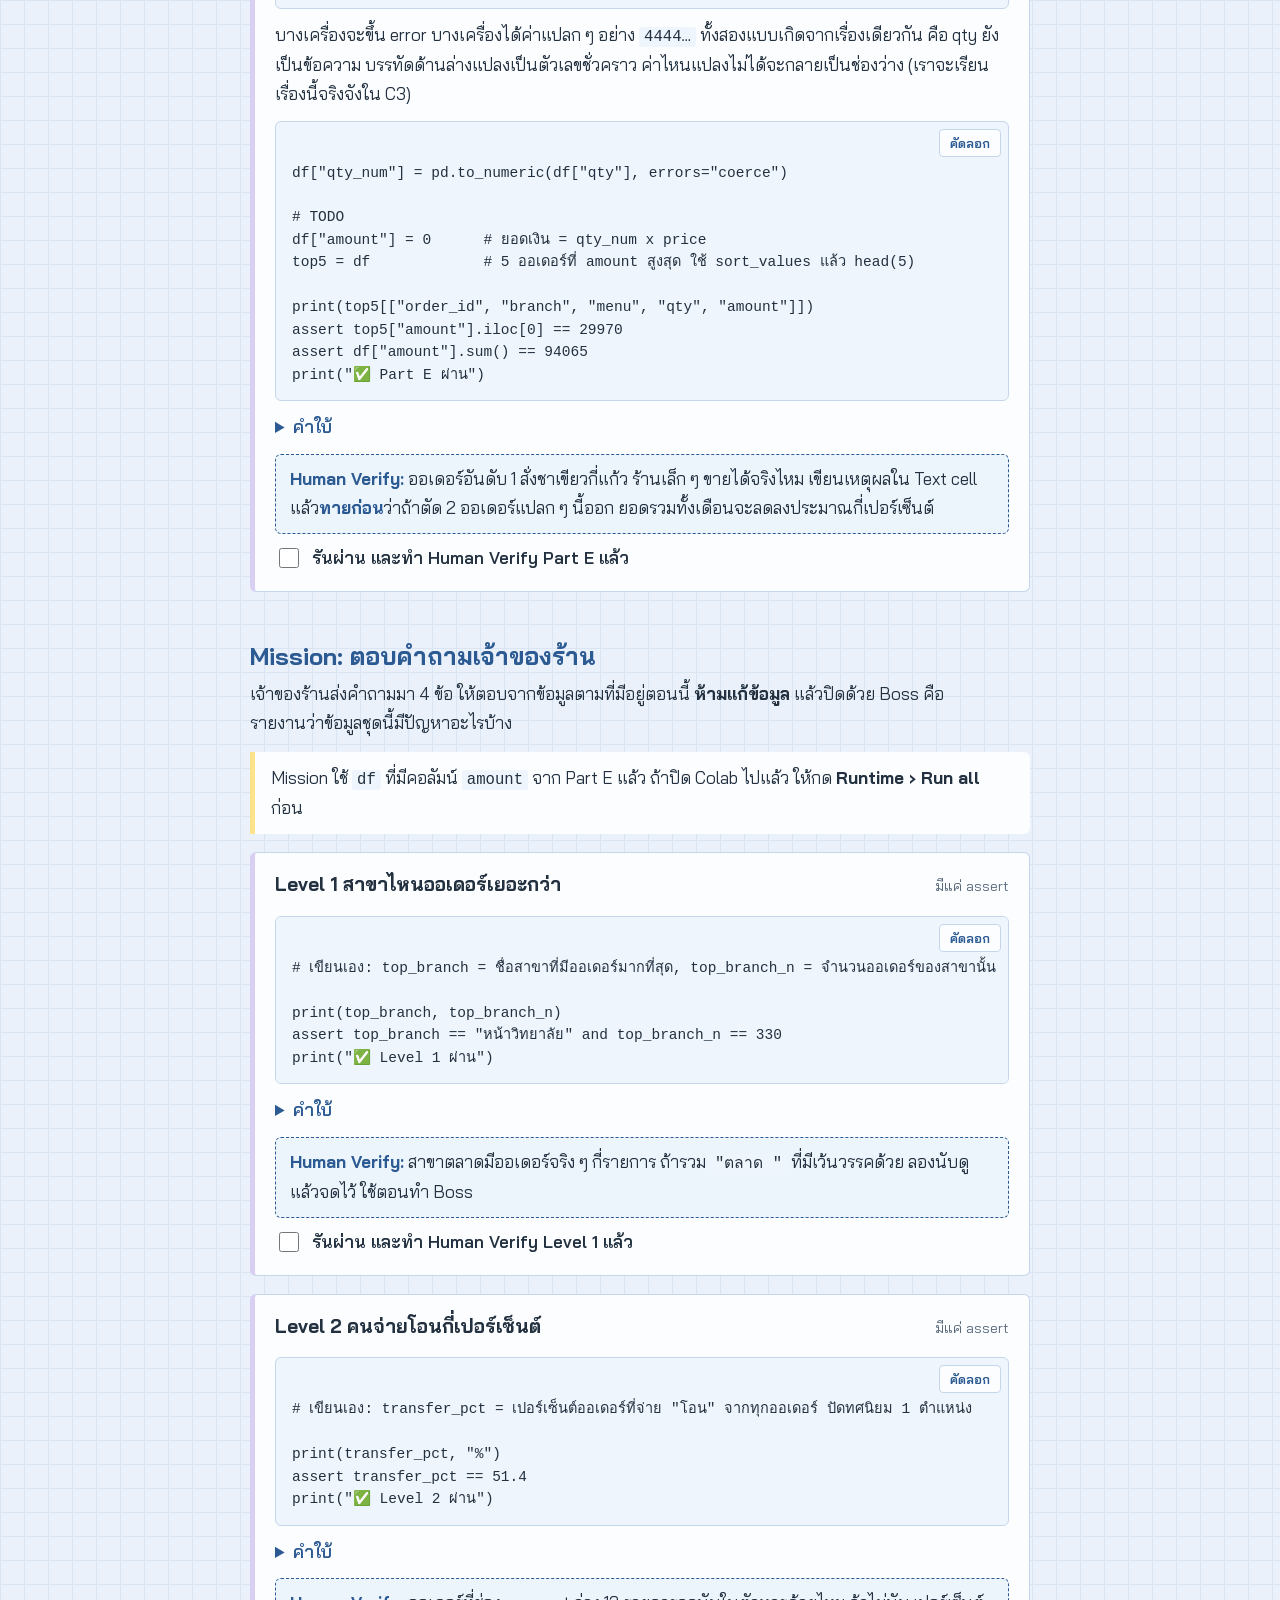
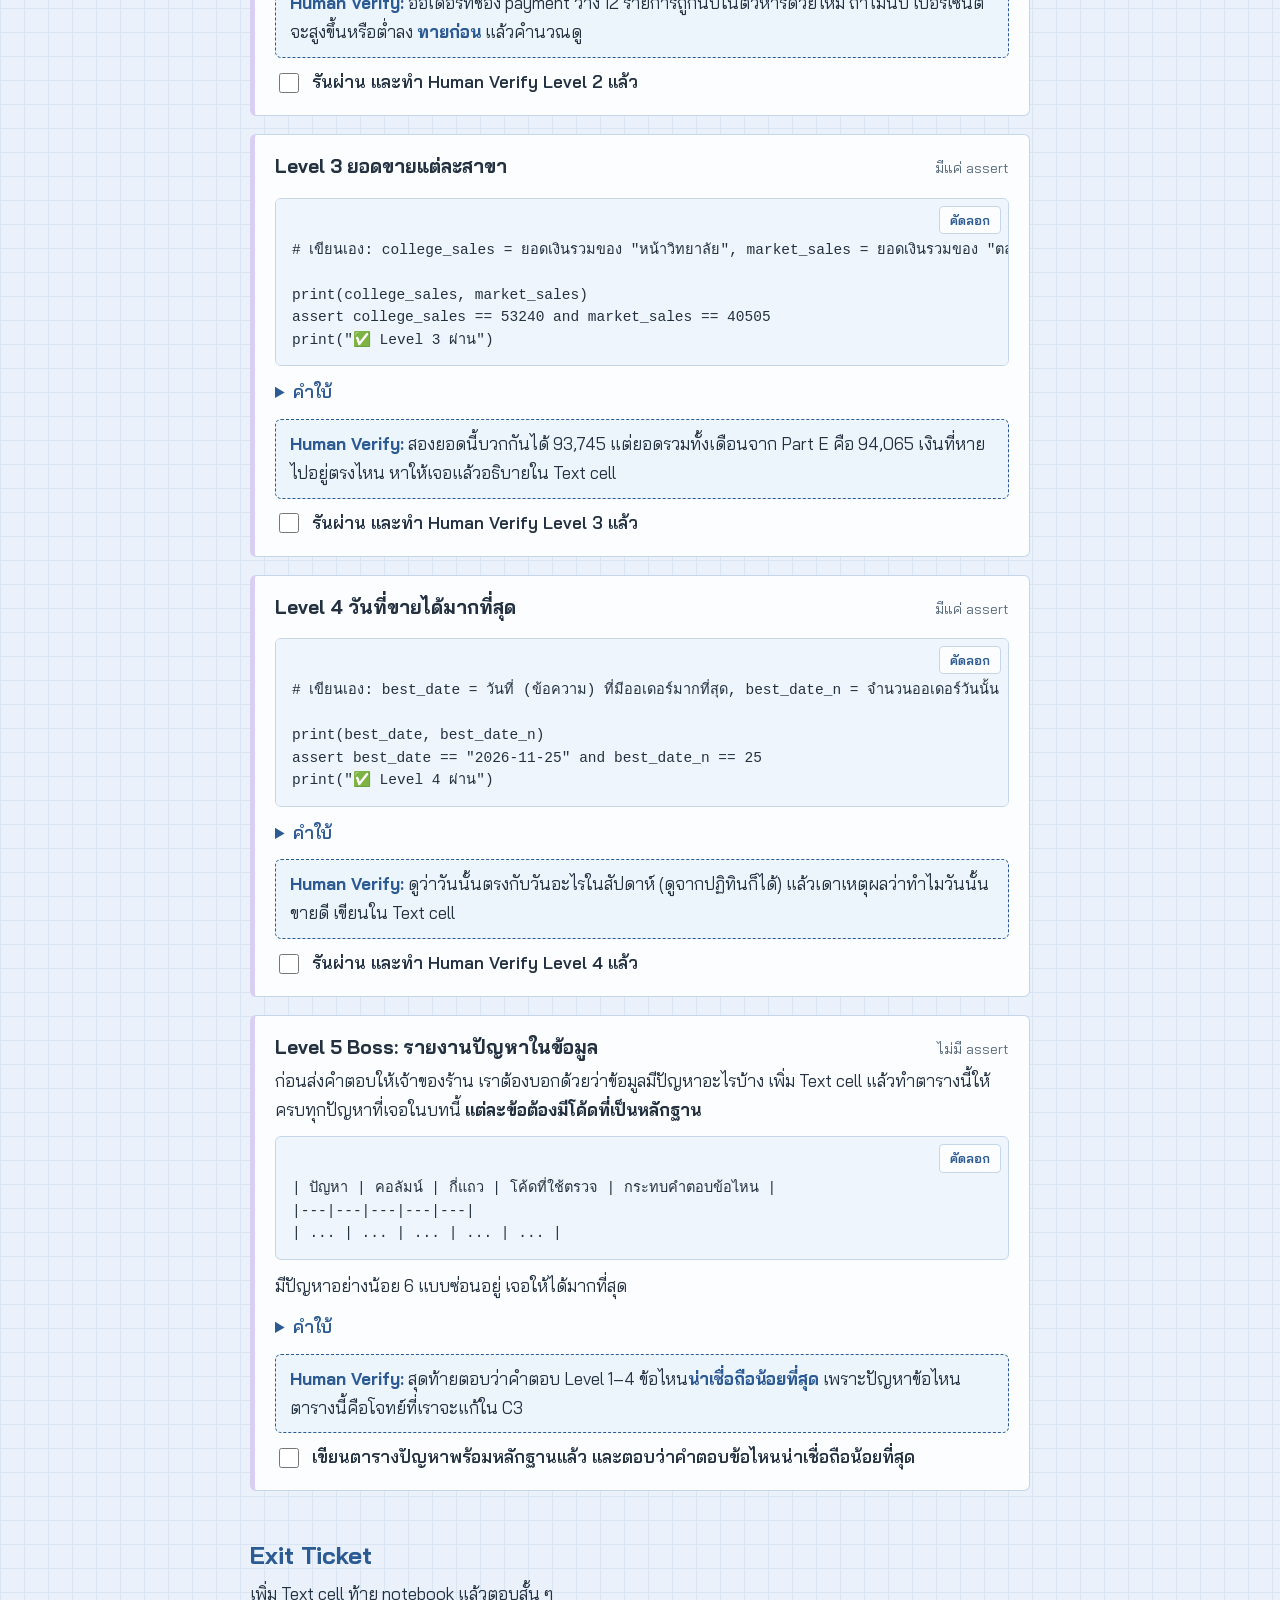
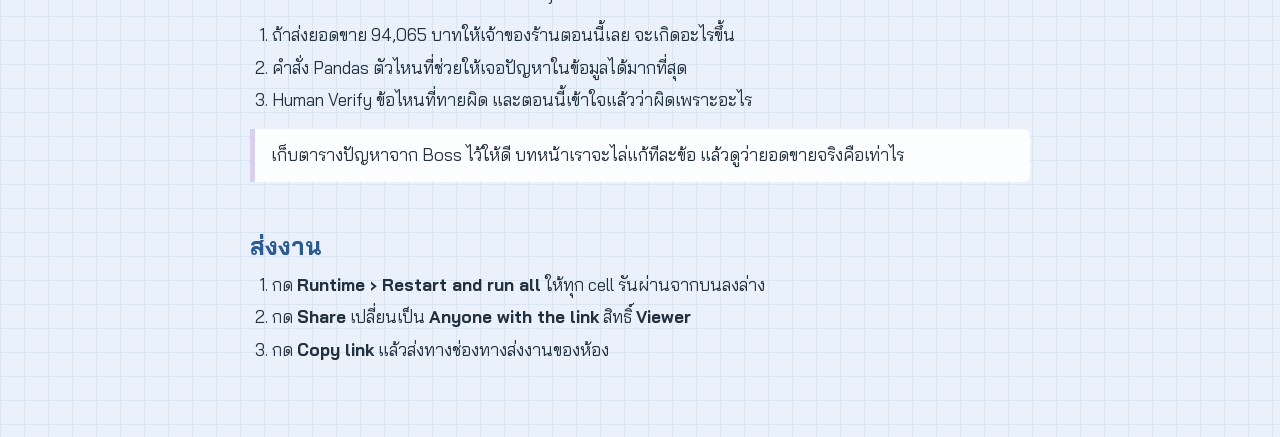
==== commit b0bdc3cc: "Update URL to point to GitHub raw CSV file" ====
--- a/c2.html
+++ b/c2.html
@@ -78,7 +78,7 @@
   <p>cell นี้โหลดไฟล์ออเดอร์ทั้งเดือนจากเว็บของวิชา รันครั้งเดียวแล้วทุก Part ใช้ <code>df</code> ตัวนี้</p>
 <div class="code"><pre><code>import pandas as pd
 
-url = "{{DATA}}/orders_raw.csv"
+url = "https://github.com/aump-pchy/DataScienceCourse/blob/main/data/orders_raw.csv"
 df = pd.read_csv(url)
 print("โหลดสำเร็จ")</code></pre></div>
   <section class="task" data-task="a">
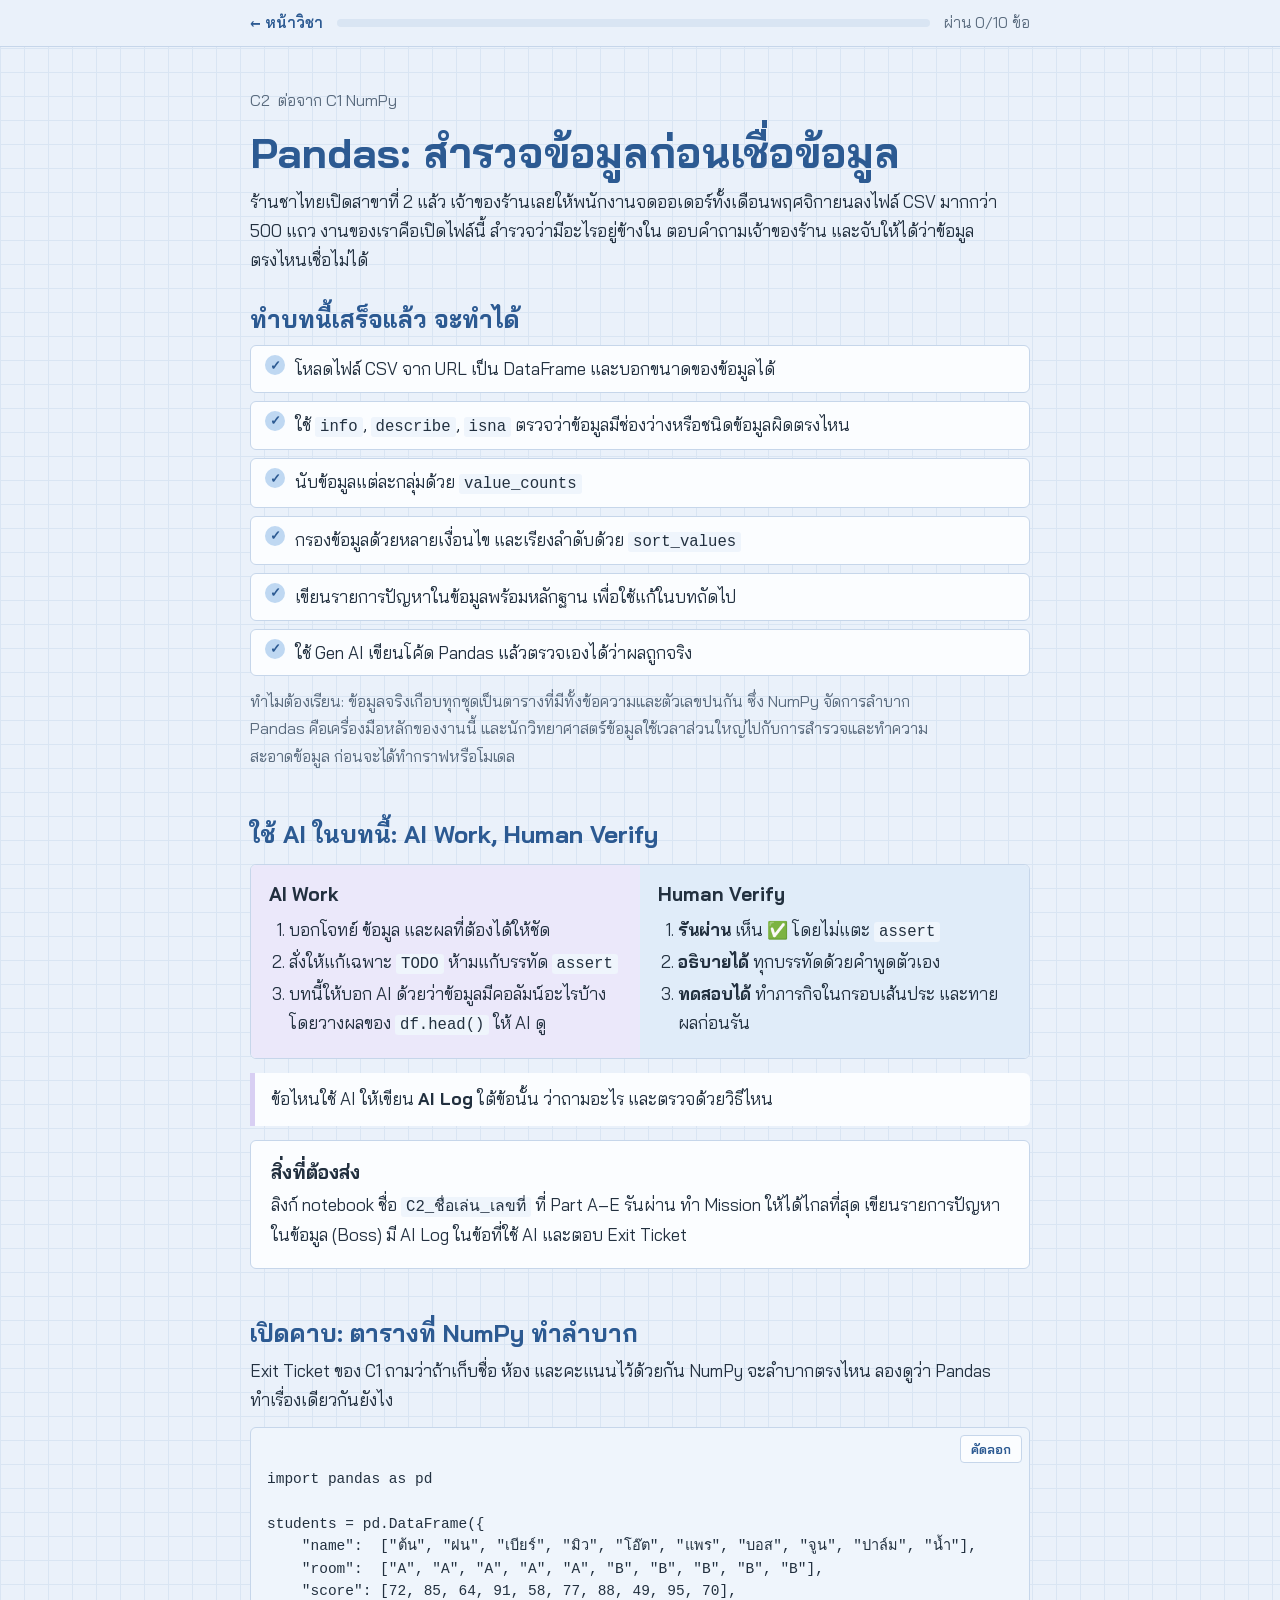
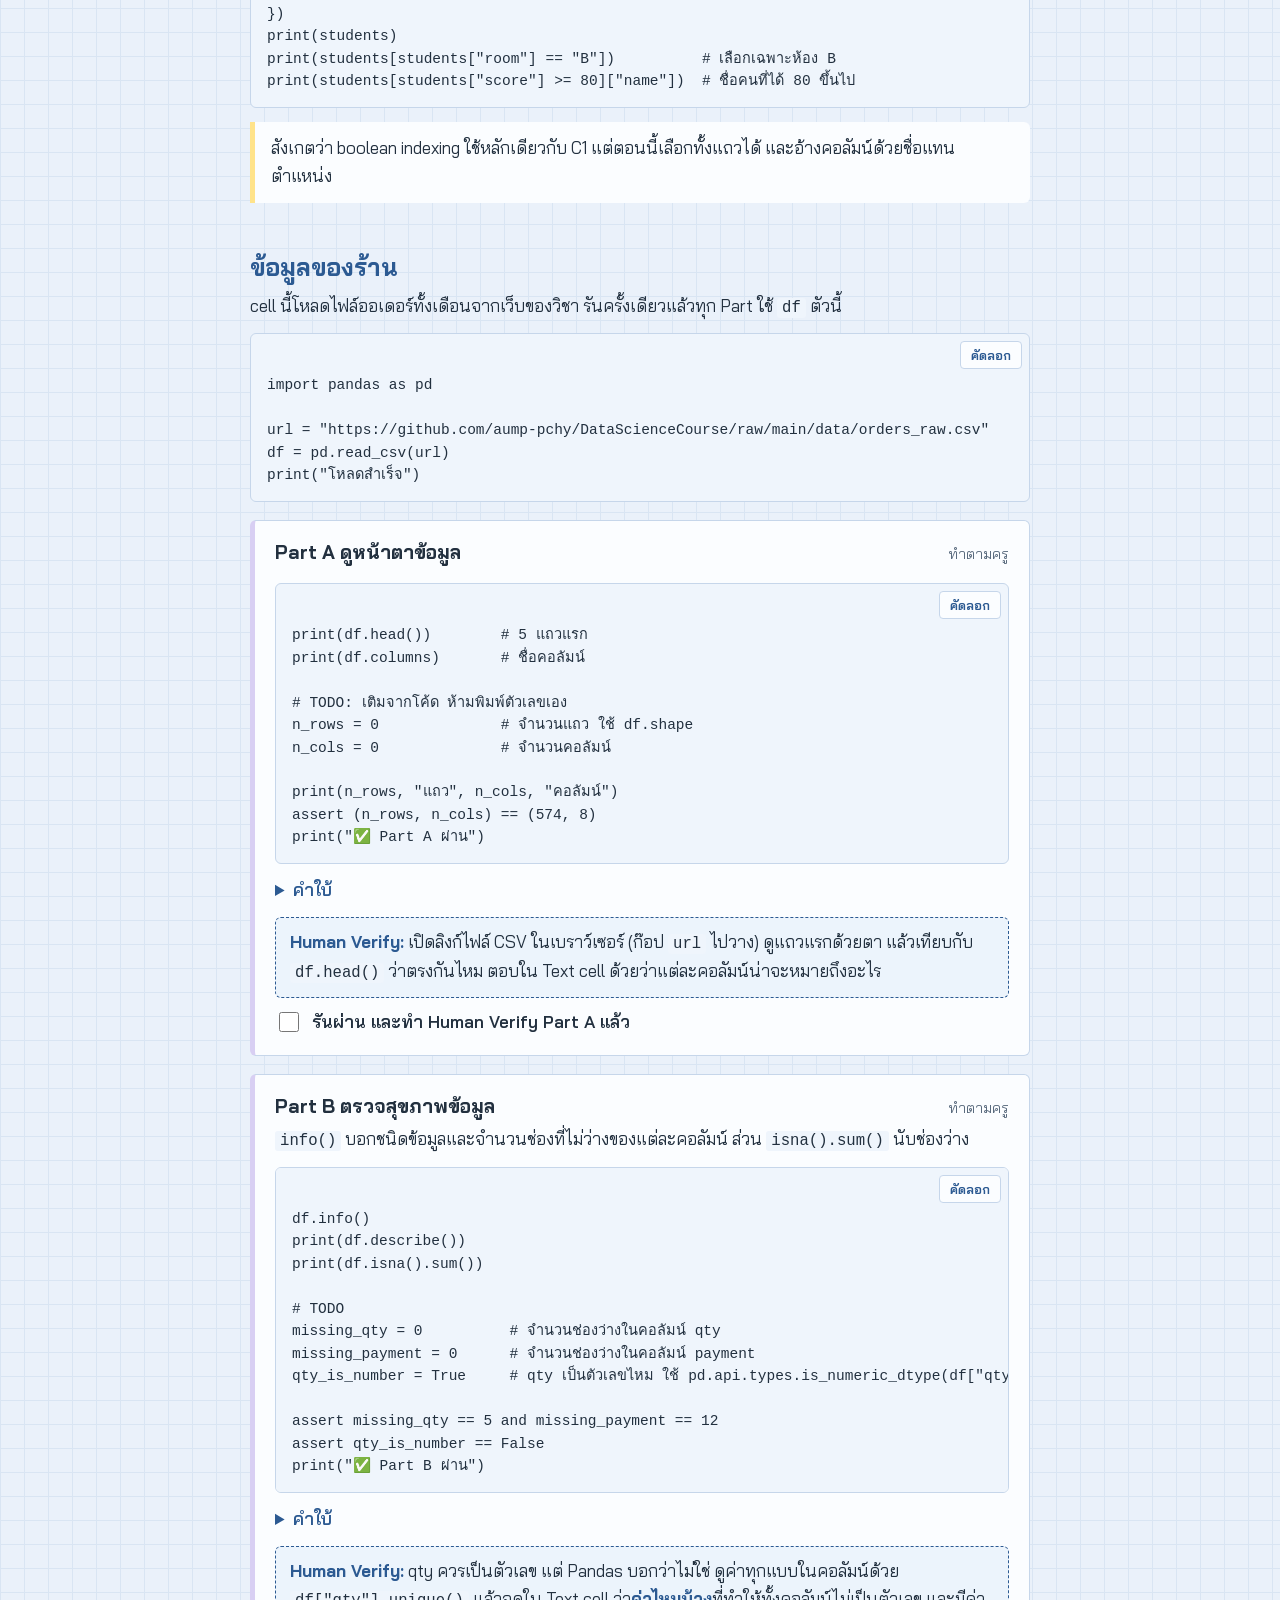
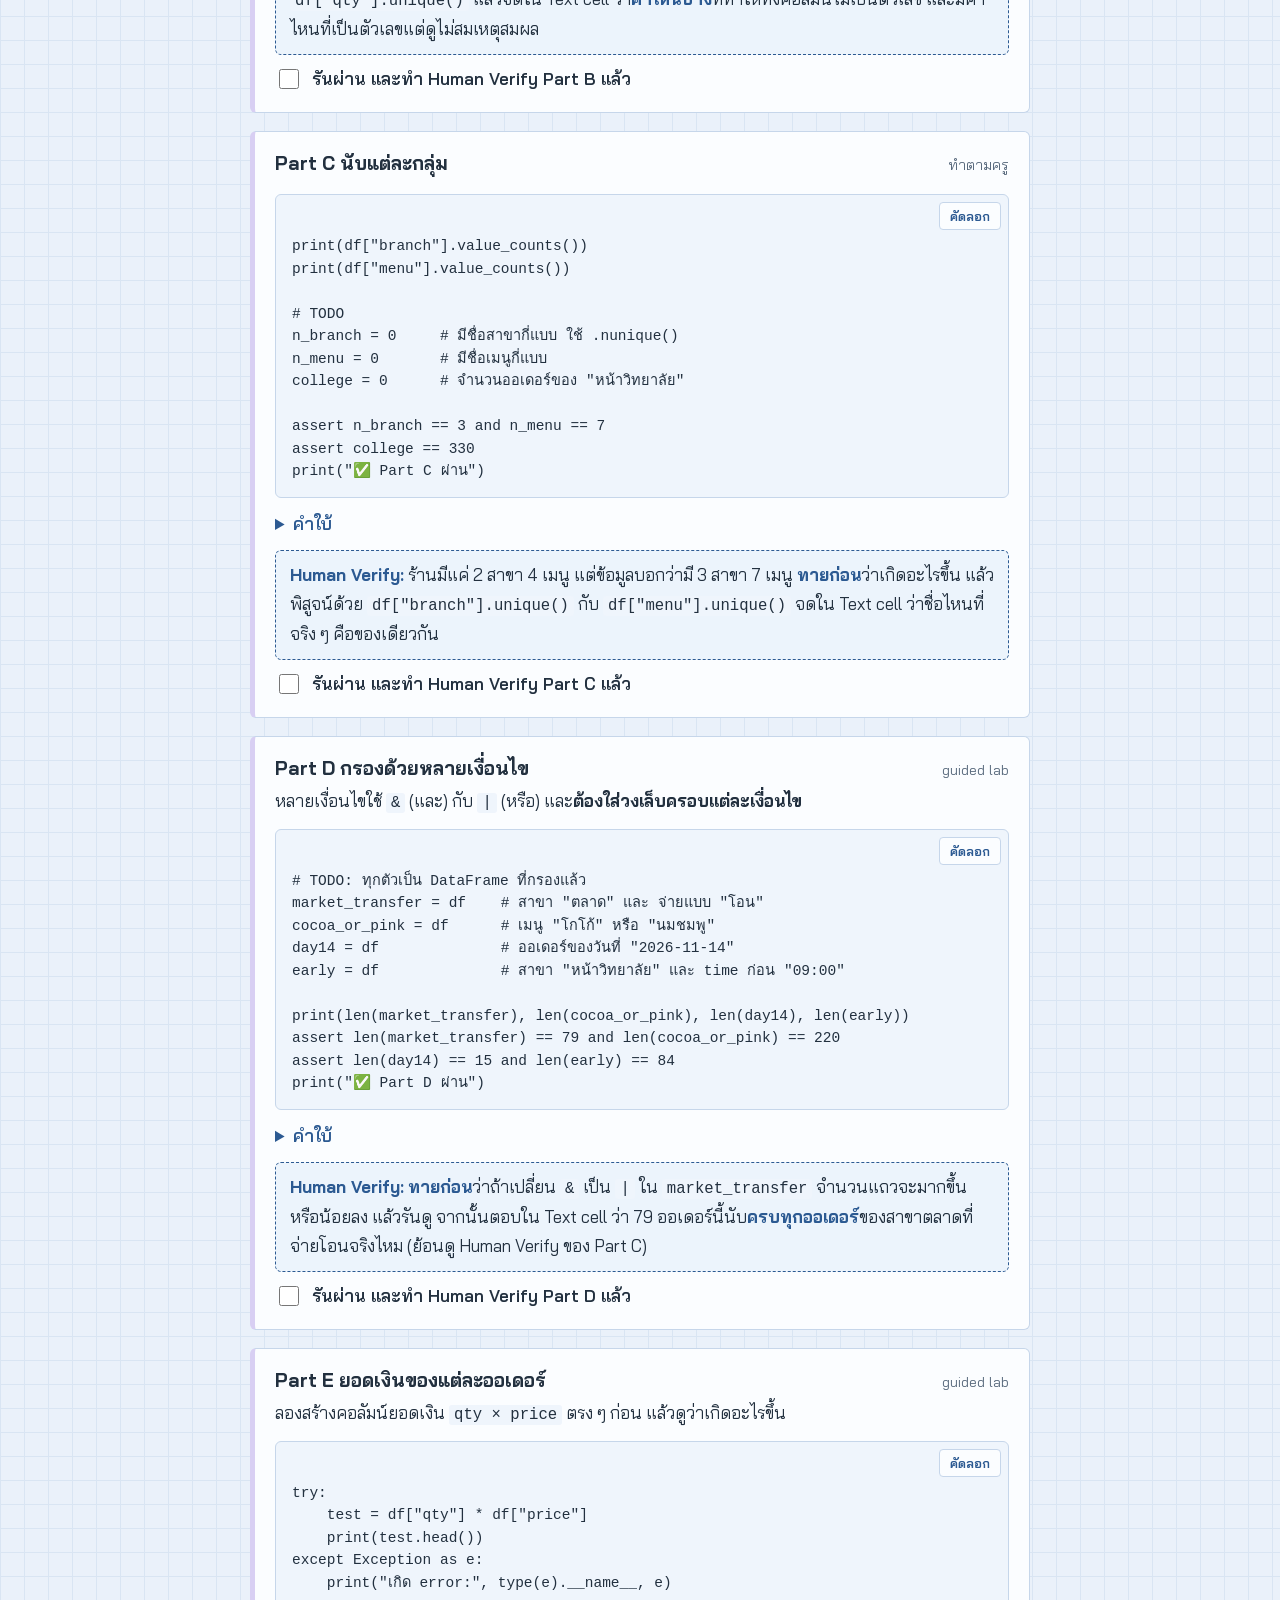
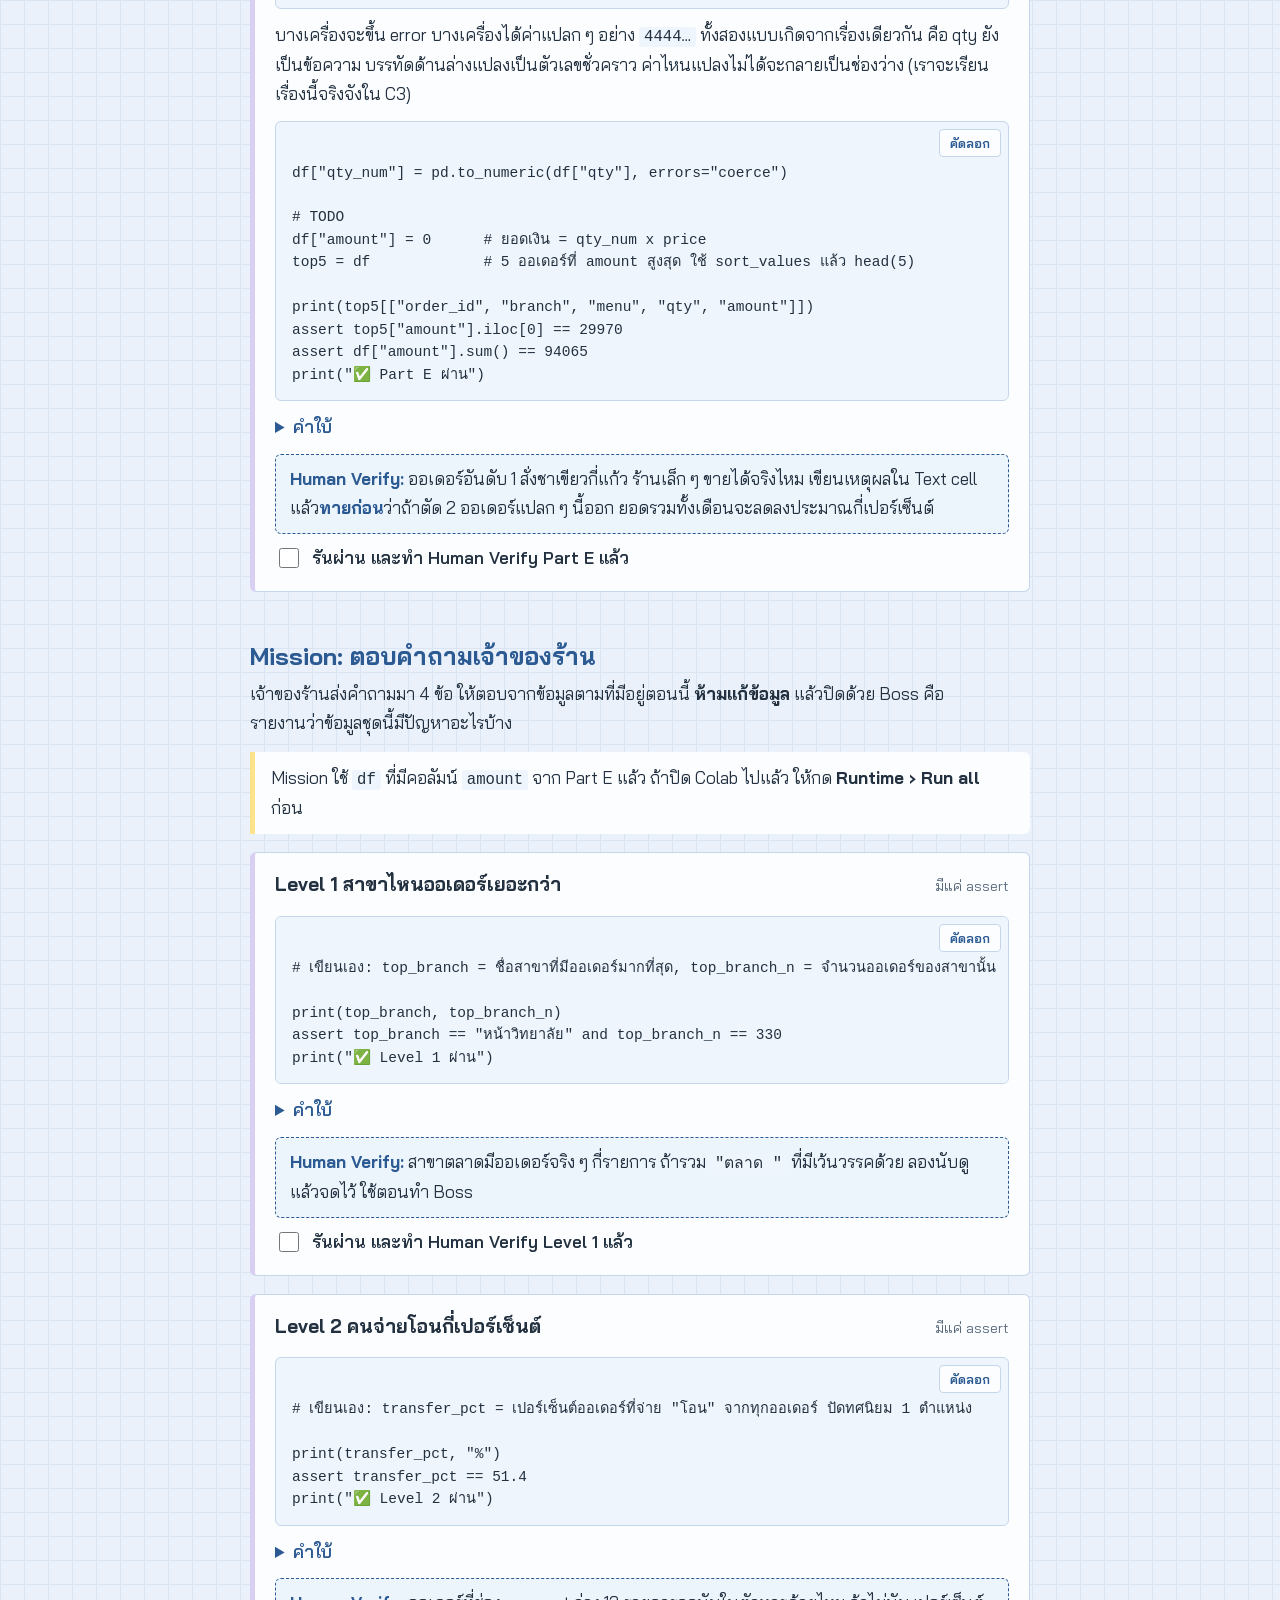
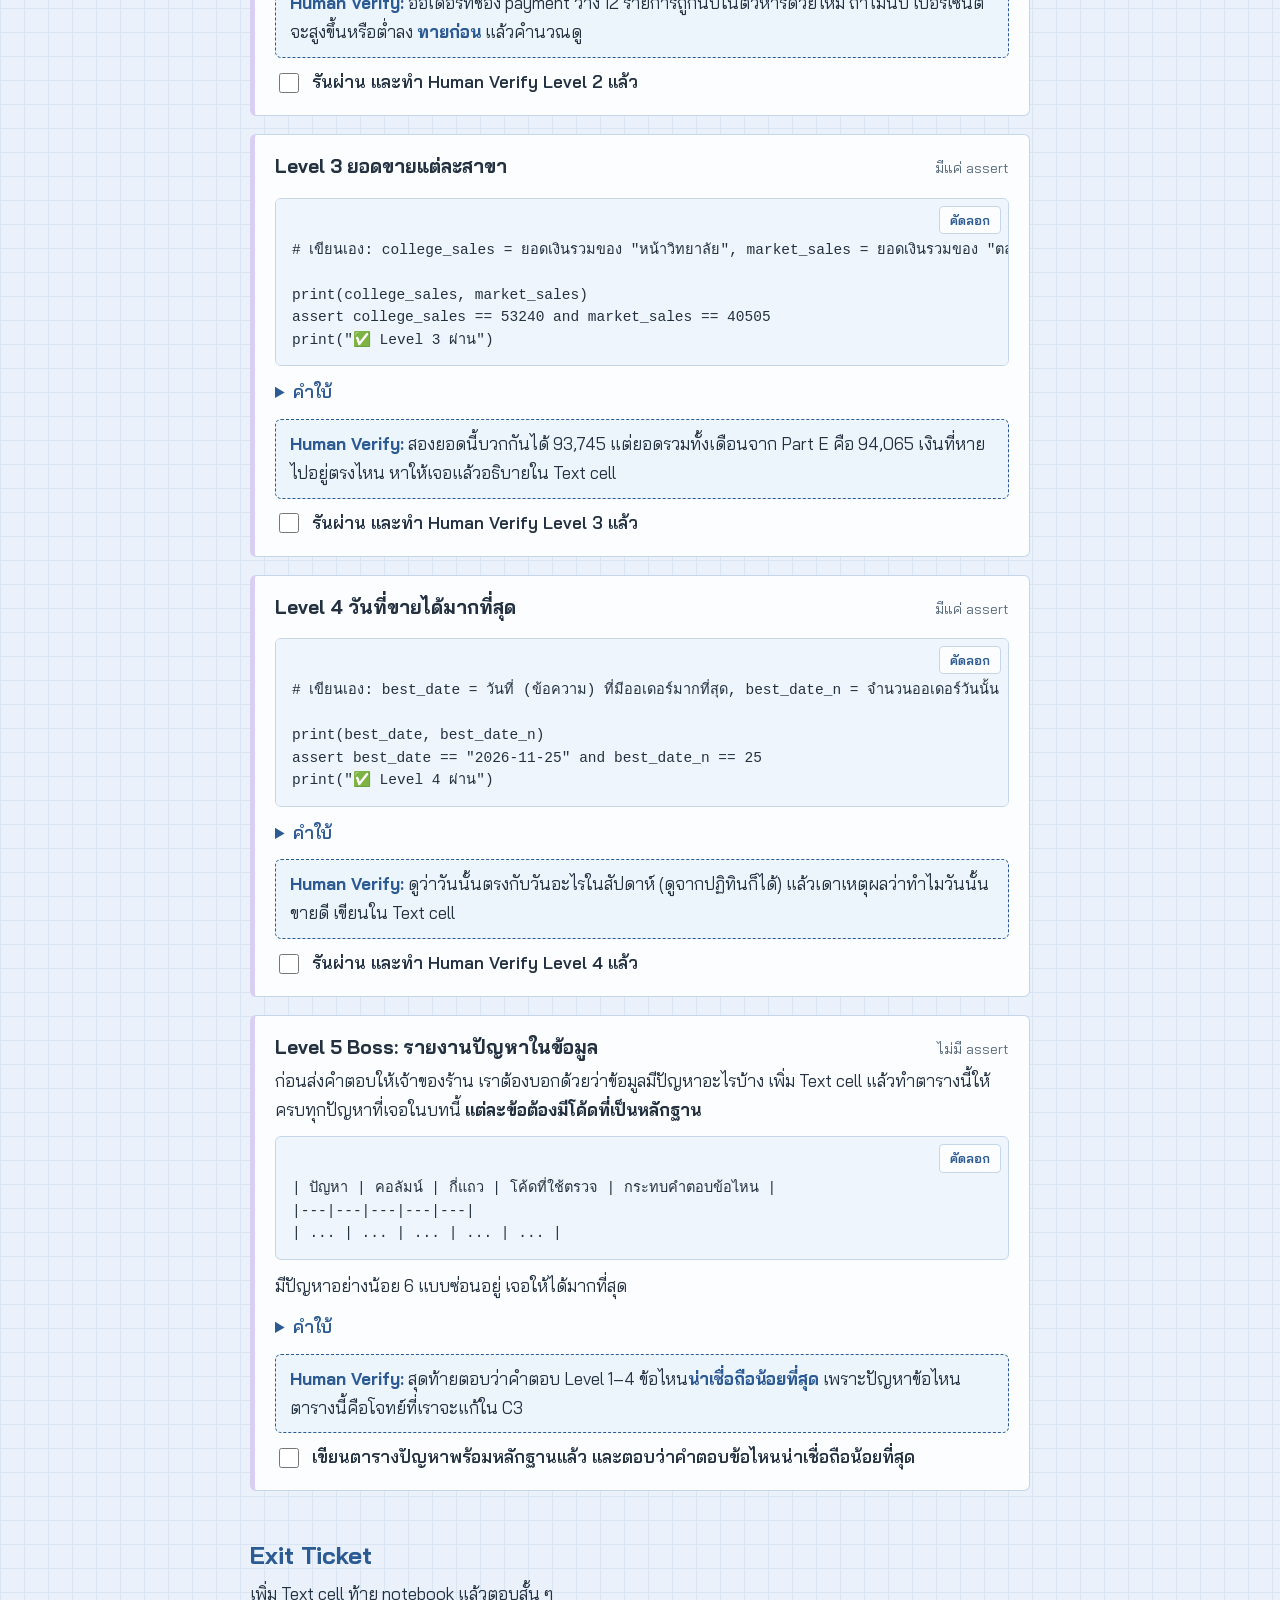
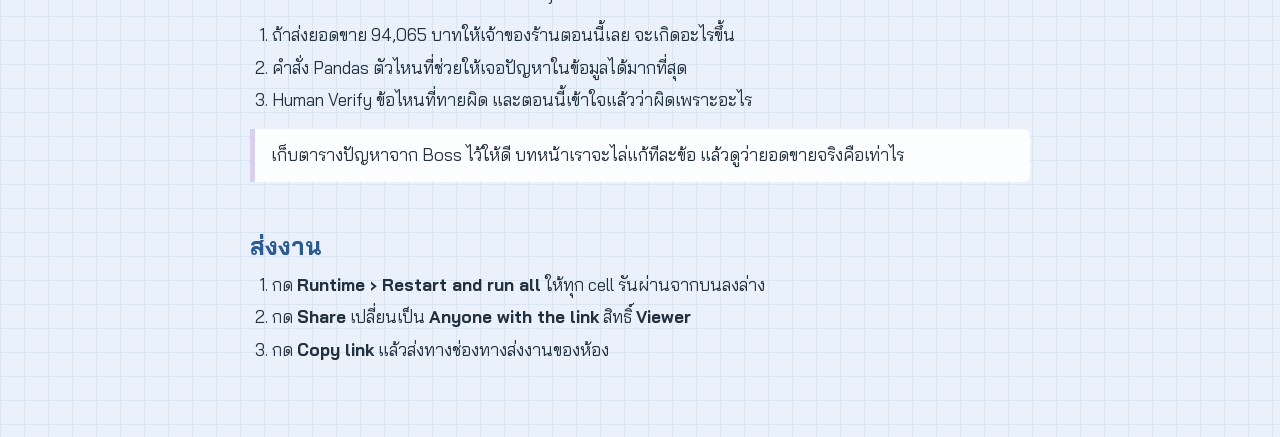
==== commit 07b026ee: "Fix URL to access orders_raw.csv file" ====
--- a/c2.html
+++ b/c2.html
@@ -78,7 +78,7 @@
   <p>cell นี้โหลดไฟล์ออเดอร์ทั้งเดือนจากเว็บของวิชา รันครั้งเดียวแล้วทุก Part ใช้ <code>df</code> ตัวนี้</p>
 <div class="code"><pre><code>import pandas as pd
 
-url = "https://github.com/aump-pchy/DataScienceCourse/blob/main/data/orders_raw.csv"
+url = "https://github.com/aump-pchy/DataScienceCourse/raw/main/data/orders_raw.csv"
 df = pd.read_csv(url)
 print("โหลดสำเร็จ")</code></pre></div>
   <section class="task" data-task="a">
